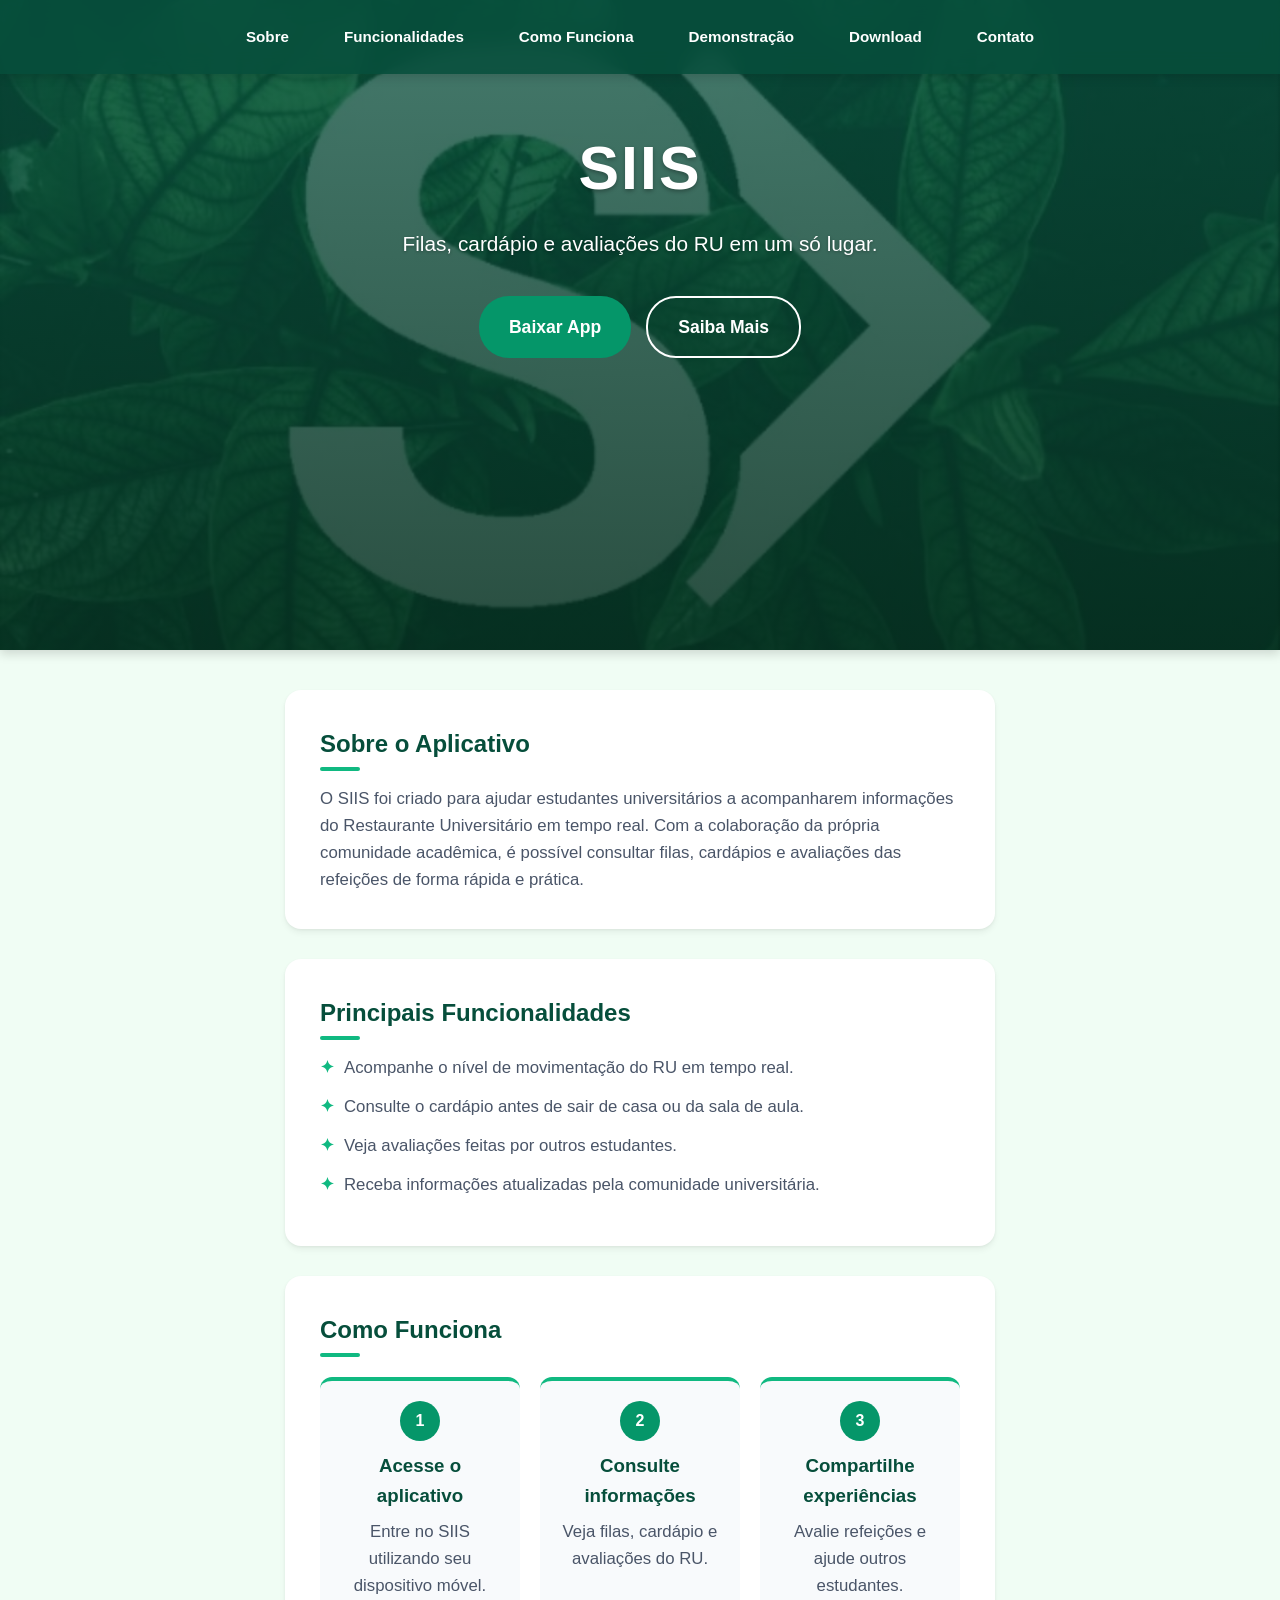
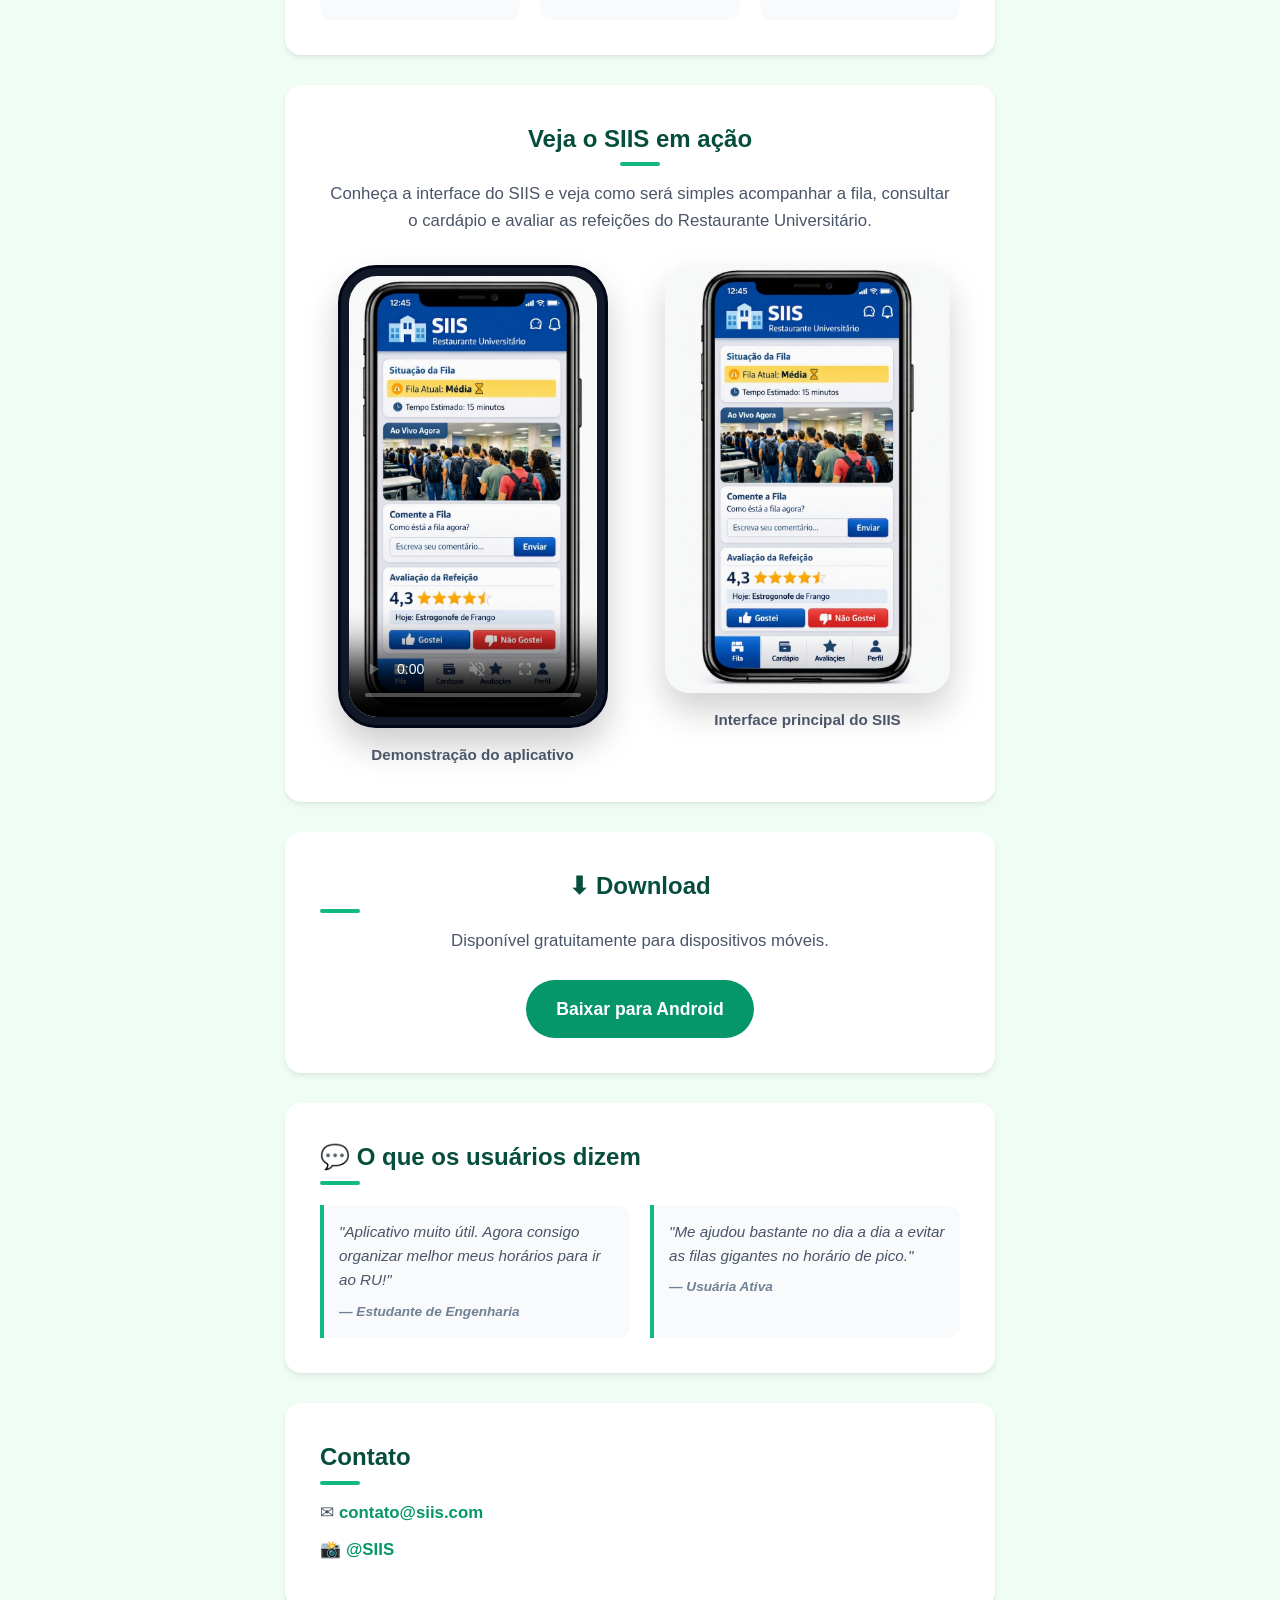
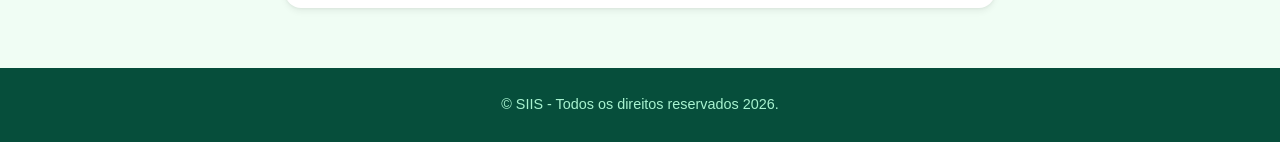
==== index.html @ 3f776357 "Corrige nome do index para GitHub Pages" ====
<!DOCTYPE html>
<html lang="pt-BR">

<head>
    <!-- Configurações principais da página -->
    <meta charset="UTF-8">
    <meta name="viewport" content="width=device-width, initial-scale=1.0">
    <meta
        name="description"
        content="SIIS: informações sobre filas, cardápio e avaliações do Restaurante Universitário.">

    <title>SIIS - Informações do RU em Tempo Real</title>

    <!-- Arquivo CSS -->
    <link rel="stylesheet" href="src/css/style.css">
</head>

<body>
    <!-- Menu de navegação fixo -->
    <nav class="nav-menu">
        <a href="#sobre">Sobre</a>
        <a href="#funcionalidades">Funcionalidades</a>
        <a href="#como-funciona">Como Funciona</a>
        <a href="#demonstracao">Demonstração</a>
        <a href="#download">Download</a>
        <a href="#contato">Contato</a>
    </nav>

    <!-- Cabeçalho principal do site -->
    <header class="header-container">
        <div class="hero-content">
            <h1>SIIS</h1>

            <h3>
                Filas, cardápio e avaliações do RU em um só lugar.
            </h3>

            <!-- Botões principais do cabeçalho -->
            <div class="hero-buttons">
                <a href="#download" class="btn btn-android">
                    Baixar App
                </a>

                <a href="#sobre" class="btn btn-outline">
                    Saiba Mais
                </a>
            </div>
        </div>
    </header>

    <!-- Conteúdo principal do site -->
    <main class="main-container">

        <!-- Seção sobre o aplicativo -->
        <section id="sobre" class="card-section">
            <h2>Sobre o Aplicativo</h2>

            <p>
                O SIIS foi criado para ajudar estudantes universitários
                a acompanharem informações do Restaurante Universitário
                em tempo real. Com a colaboração da própria comunidade
                acadêmica, é possível consultar filas, cardápios e avaliações
                das refeições de forma rápida e prática.
            </p>
        </section>

        <!-- Seção de funcionalidades -->
        <section id="funcionalidades" class="card-section">
            <h2>Principais Funcionalidades</h2>

            <ul class="features-list">
                <li>
                    <span>✦</span>
                    Acompanhe o nível de movimentação do RU em tempo real.
                </li>

                <li>
                    <span>✦</span>
                    Consulte o cardápio antes de sair de casa ou da sala de aula.
                </li>

                <li>
                    <span>✦</span>
                    Veja avaliações feitas por outros estudantes.
                </li>

                <li>
                    <span>✦</span>
                    Receba informações atualizadas pela comunidade universitária.
                </li>
            </ul>
        </section>

        <!-- Seção explicando como o aplicativo funciona -->
        <section id="como-funciona" class="card-section">
            <h2>Como Funciona</h2>

            <div class="steps-container">

                <!-- Primeiro passo -->
                <div class="step-item">
                    <span>1</span>
                    <h3>Acesse o aplicativo</h3>

                    <p>
                        Entre no SIIS utilizando seu dispositivo móvel.
                    </p>
                </div>

                <!-- Segundo passo -->
                <div class="step-item">
                    <span>2</span>
                    <h3>Consulte informações</h3>

                    <p>
                        Veja filas, cardápio e avaliações do RU.
                    </p>
                </div>

                <!-- Terceiro passo -->
                <div class="step-item">
                    <span>3</span>
                    <h3>Compartilhe experiências</h3>

                    <p>
                        Avalie refeições e ajude outros estudantes.
                    </p>
                </div>
            </div>
        </section>

        <!-- Seção de demonstração do aplicativo -->
        <section id="demonstracao" class="card-section showcase-section">
            <h2>Veja o SIIS em ação</h2>

            <p class="showcase-description">
                Conheça a interface do SIIS e veja como será simples acompanhar
                a fila, consultar o cardápio e avaliar as refeições do
                Restaurante Universitário.
            </p>

            <div class="app-preview-grid">

                <!-- Vídeo de demonstração -->
                <figure class="app-preview-item">
                    <div class="video-phone">
                        <video
                            class="app-video"
                            autoplay
                            muted
                            loop
                            playsinline
                            controls
                            preload="metadata"
                            poster="assets/imagens/tela-siis.png">

                            <source
                                src="assets/videos/demo-siis.mp4"
                                type="video/mp4">

                            Seu navegador não oferece suporte à reprodução de vídeos.
                        </video>
                    </div>

                    <figcaption>
                        Demonstração do aplicativo
                    </figcaption>
                </figure>

                <!-- Imagem da interface -->
                <figure class="app-preview-item">
                    <img
                        src="assets/imagens/tela-siis.png"
                        alt="Tela principal do aplicativo SIIS mostrando a situação da fila e a avaliação da refeição"
                        class="app-screenshot"
                        loading="lazy">

                    <figcaption>
                        Interface principal do SIIS
                    </figcaption>
                </figure>
            </div>
        </section>

        <!-- Seção de download -->
        <section id="download" class="card-section download-box">
            <h2>⬇ Download</h2>

            <p>
                Disponível gratuitamente para dispositivos móveis.
            </p>

            <div class="buttons-group">
                <a href="#" class="btn btn-android">
                    Baixar para Android
                </a>
            </div>
        </section>

        <!-- Seção de depoimentos -->
        <section id="depoimentos" class="card-section">
            <h2>💬 O que os usuários dizem</h2>

            <div class="feedbacks-grid">

                <!-- Primeiro depoimento -->
                <blockquote class="feedback-item">
                    <p>
                        "Aplicativo muito útil. Agora consigo organizar melhor
                        meus horários para ir ao RU!"
                    </p>

                    <cite>
                        — Estudante de Engenharia
                    </cite>
                </blockquote>

                <!-- Segundo depoimento -->
                <blockquote class="feedback-item">
                    <p>
                        "Me ajudou bastante no dia a dia a evitar as filas
                        gigantes no horário de pico."
                    </p>

                    <cite>
                        — Usuária Ativa
                    </cite>
                </blockquote>
            </div>
        </section>

        <!-- Seção de contato -->
        <section id="contato" class="card-section contato-box">
            <h2>Contato</h2>

            <p>
                ✉
                <a href="mailto:contato@siis.com">
                    contato@siis.com
                </a>
            </p>

            <p>
                📸
                <a
                    href="https://instagram.com/SIIS"
                    target="_blank"
                    rel="noopener noreferrer">
                    @SIIS
                </a>
            </p>
        </section>
    </main>

    <!-- Rodapé do site -->
    <footer class="footer-page">
        <p>
            © SIIS - Todos os direitos reservados.
        </p>
    </footer>

    <!-- Arquivo JavaScript -->
    <script src="src/js/script.js"></script>
</body>

</html>
---- src/css/style.css ----
/* Configurações gerais */
*{
    box-sizing:border-box;
    margin:0;
    padding:0;
}

/* Rolagem suave entre as seções */
html{
    scroll-behavior:smooth;
}

/* Estilo principal da página */
body{
    background-color:#f0fdf4;
    font-family:'Segoe UI',Arial,sans-serif;
    color:#2d3748;
    line-height:1.6;
}

/* Cabeçalho principal com imagem de fundo */
.header-container{
    background:
        linear-gradient(rgba(6,78,59,.75),rgba(4,47,31,.85)),
        url('../../assets/imagens/logoSIIS.jpeg');
    background-size:cover;
    background-position:center;
    background-repeat:no-repeat;
    color:white;
    text-align:center;
    min-height:650px;
    padding:120px 20px 60px;
    box-shadow:0 4px 10px rgba(0,0,0,.15);
    position:relative;
}

/* Menu de navegação fixo */
.nav-menu{
    position:fixed;
    top:0;
    left:0;
    width:100%;
    display:flex;
    justify-content:center;
    align-items:center;
    gap:15px;
    flex-wrap:wrap;
    padding:15px 20px;
    background:rgba(6,78,59,.85);
    backdrop-filter:blur(10px);
    box-shadow:0 3px 10px rgba(0,0,0,.15);
    z-index:1000;
}

/* Links do menu */
.nav-menu a{
    color:white;
    text-decoration:none;
    font-weight:600;
    font-size:.95rem;
    padding:10px 20px;
    border-radius:25px;
    transition:.3s;
}

/* Efeito ao passar o mouse nos links */
.nav-menu a:hover{
    background:white;
    color:#064e3b;
    transform:translateY(-3px);
}

/* Menu após a página ser rolada */
.nav-menu.scrolled{
    background:rgba(4,47,31,.95);
}

/* Título principal do cabeçalho */
.hero-content h1{
    font-size:3.8rem;
    font-weight:800;
    letter-spacing:2px;
    margin-bottom:10px;
    text-shadow:0 2px 4px rgba(0,0,0,.3);
}

/* Subtítulo principal */
.hero-content h3{
    font-size:1.3rem;
    font-weight:400;
    margin-bottom:35px;
    text-shadow:0 1px 3px rgba(0,0,0,.3);
}

/* Grupo de botões do cabeçalho */
.hero-buttons{
    display:flex;
    justify-content:center;
    gap:15px;
    flex-wrap:wrap;
}

/* Estilo geral dos botões */
.btn{
    color:white;
    padding:15px 30px;
    font-size:1.1rem;
    font-weight:700;
    border-radius:30px;
    cursor:pointer;
    display:inline-flex;
    align-items:center;
    justify-content:center;
    text-decoration:none;
    transition:.3s;
}

/* Botão verde de download */
.btn-android{
    background:#059669;
}

/* Efeito do botão verde */
.btn-android:hover{
    background:#047857;
    transform:translateY(-3px);
    box-shadow:0 8px 15px rgba(0,0,0,.2);
}

/* Botão transparente do cabeçalho */
.btn-outline{
    border:2px solid white;
    background:transparent;
}

/* Efeito do botão transparente */
.btn-outline:hover{
    background:white;
    color:#064e3b;
    transform:translateY(-3px);
}

/* Área principal do conteúdo */
.main-container{
    max-width:750px;
    margin:40px auto;
    padding:0 20px;
}

/* Estilo padrão das seções */
.card-section{
    background:white;
    margin-bottom:30px;
    padding:35px;
    border-radius:16px;
    box-shadow:
        0 4px 6px rgba(0,0,0,.05),
        0 1px 3px rgba(0,0,0,.05);
    scroll-margin-top:100px;
    opacity:0;
    transform:translateY(30px);
    transition:.6s ease;
}

/* Seção visível após animação do JavaScript */
.card-section.show{
    opacity:1;
    transform:translateY(0);
}

/* Efeito ao passar o mouse nas seções */
.card-section:hover{
    box-shadow:
        0 10px 20px rgba(0,0,0,.08),
        0 3px 6px rgba(0,0,0,.05);
}

/* Títulos das seções */
.card-section h2{
    color:#064e3b;
    font-size:1.5rem;
    margin-bottom:15px;
    position:relative;
    padding-bottom:8px;
}

/* Linha verde abaixo dos títulos */
.card-section h2::after{
    content:'';
    position:absolute;
    bottom:0;
    left:0;
    width:40px;
    height:4px;
    background:#10b981;
    border-radius:2px;
}

/* Textos das seções */
.card-section p{
    color:#4a5568;
    font-size:1.05rem;
}

/* Lista de funcionalidades */
.features-list{
    list-style:none;
}

/* Itens da lista de funcionalidades */
.features-list li{
    margin-bottom:12px;
    font-size:1.05rem;
    color:#4a5568;
    display:flex;
}

/* Símbolos verdes da lista */
.features-list li span{
    color:#10b981;
    font-weight:bold;
    margin-right:10px;
}

/* Área dos passos de funcionamento */
.steps-container{
    display:grid;
    grid-template-columns:1fr;
    gap:20px;
    margin-top:20px;
}

/* Cada passo da seção Como Funciona */
.step-item{
    background:#f8fafc;
    padding:20px;
    border-radius:12px;
    text-align:center;
    border-top:4px solid #10b981;
    transition:.3s;
}

/* Efeito nos passos */
.step-item:hover{
    transform:translateY(-5px);
    box-shadow:0 8px 18px rgba(0,0,0,.08);
}

/* Número de cada passo */
.step-item span{
    display:inline-flex;
    width:40px;
    height:40px;
    align-items:center;
    justify-content:center;
    border-radius:50%;
    background:#059669;
    color:white;
    font-weight:bold;
    margin-bottom:10px;
}

/* Títulos dos passos */
.step-item h3{
    color:#064e3b;
    margin-bottom:8px;
}

/* Seção de demonstração */
.showcase-section{
    text-align:center;
}

/* Centraliza a linha do título da demonstração */
.showcase-section h2::after{
    left:50%;
    transform:translateX(-50%);
}

/* Texto introdutório da demonstração */
.showcase-description{
    max-width:620px;
    margin:0 auto;
}

/* Organização do vídeo e da imagem */
.app-preview-grid{
    display:grid;
    grid-template-columns:repeat(2,minmax(0,1fr));
    align-items:start;
    gap:30px;
    margin-top:30px;
}

/* Item de demonstração */
.app-preview-item{
    margin:0;
}

/* Moldura semelhante a um celular */
.video-phone{
    width:100%;
    max-width:270px;
    margin:0 auto;
    padding:8px;
    background:#111827;
    border:3px solid #020617;
    border-radius:38px;
    box-shadow:0 18px 35px rgba(0,0,0,.2);
}

/* Vídeo do aplicativo */
.app-video{
    display:block;
    width:100%;
    aspect-ratio:9/16;
    object-fit:cover;
    background:#000;
    border-radius:28px;
}

/* Imagem da interface do aplicativo */
.app-screenshot{
    display:block;
    width:100%;
    max-width:285px;
    height:auto;
    margin:0 auto;
    border-radius:25px;
    box-shadow:0 18px 35px rgba(0,0,0,.18);
}

/* Legendas do vídeo e da imagem */
.app-preview-item figcaption{
    margin-top:15px;
    color:#4a5568;
    font-size:.95rem;
    font-weight:600;
}

/* Seção de download */
.download-box{
    text-align:center;
}

/* Texto da seção de download */
.download-box p{
    margin-bottom:25px;
}

/* Grupo de botões de download */
.buttons-group{
    display:flex;
    justify-content:center;
    gap:15px;
}

/* Organização dos depoimentos */
.feedbacks-grid{
    display:grid;
    grid-template-columns:1fr;
    gap:20px;
    margin-top:20px;
}

/* Caixa de cada depoimento */
.feedback-item{
    background:#f8fafc;
    border-left:4px solid #10b981;
    padding:15px;
    border-radius:0 12px 12px 0;
}

/* Texto do depoimento */
.feedback-item p{
    font-style:italic;
    font-size:.95rem;
    margin-bottom:5px;
}

/* Nome do usuário do depoimento */
.feedback-item cite{
    font-size:.85rem;
    color:#718096;
    font-weight:600;
}

/* Linhas da seção de contato */
.contato-box p{
    margin-bottom:10px;
    display:flex;
    align-items:center;
}

/* Links da seção de contato */
.contato-box a{
    color:#059669;
    text-decoration:none;
    font-weight:600;
    margin-left:5px;
}

/* Efeito nos links de contato */
.contato-box a:hover{
    text-decoration:underline;
}

/* Rodapé do site */
.footer-page{
    background:#064e3b;
    color:#a7f3d0;
    text-align:center;
    padding:25px 20px;
    margin-top:60px;
    font-size:.9rem;
}

/* Ajustes para telas maiores */
@media(min-width:600px){
    .steps-container{
        grid-template-columns:repeat(3,1fr);
    }

    .feedbacks-grid{
        grid-template-columns:1fr 1fr;
    }
}

/* Ajustes do vídeo e imagem em telas menores */
@media(max-width:700px){
    .app-preview-grid{
        grid-template-columns:1fr;
    }

    .video-phone{
        max-width:245px;
    }

    .app-screenshot{
        max-width:260px;
    }
}

/* Ajustes gerais para celulares */
@media(max-width:600px){
    .header-container{
        min-height:550px;
        padding:140px 20px 40px;
    }

    .hero-content h1{
        font-size:2.8rem;
    }

    .hero-content h3{
        font-size:1rem;
    }

    .hero-buttons{
        flex-direction:column;
        align-items:center;
    }

    .hero-buttons .btn{
        width:100%;
        max-width:280px;
    }

    .nav-menu{
        gap:5px;
        padding:10px;
    }

    .nav-menu a{
        font-size:.8rem;
        padding:8px 10px;
    }

    .card-section{
        padding:25px;
        scroll-margin-top:140px;
    }
}
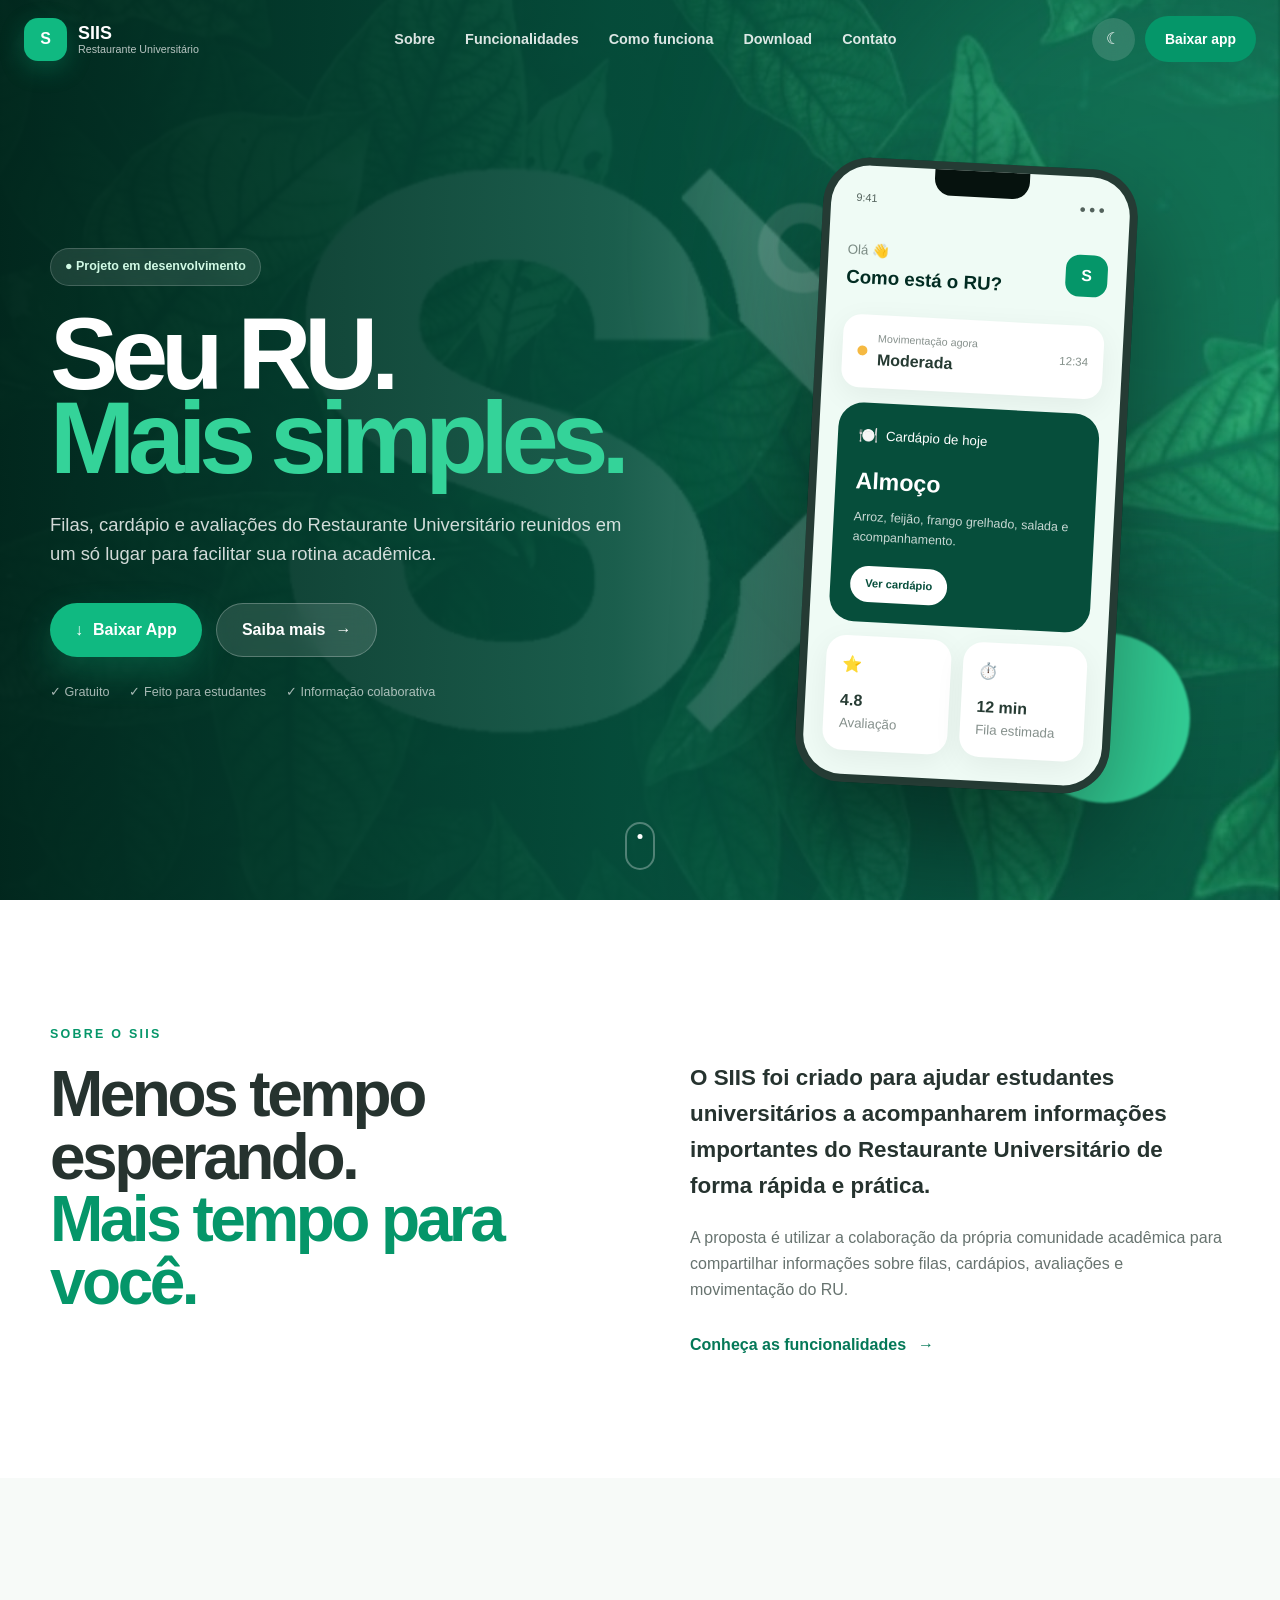
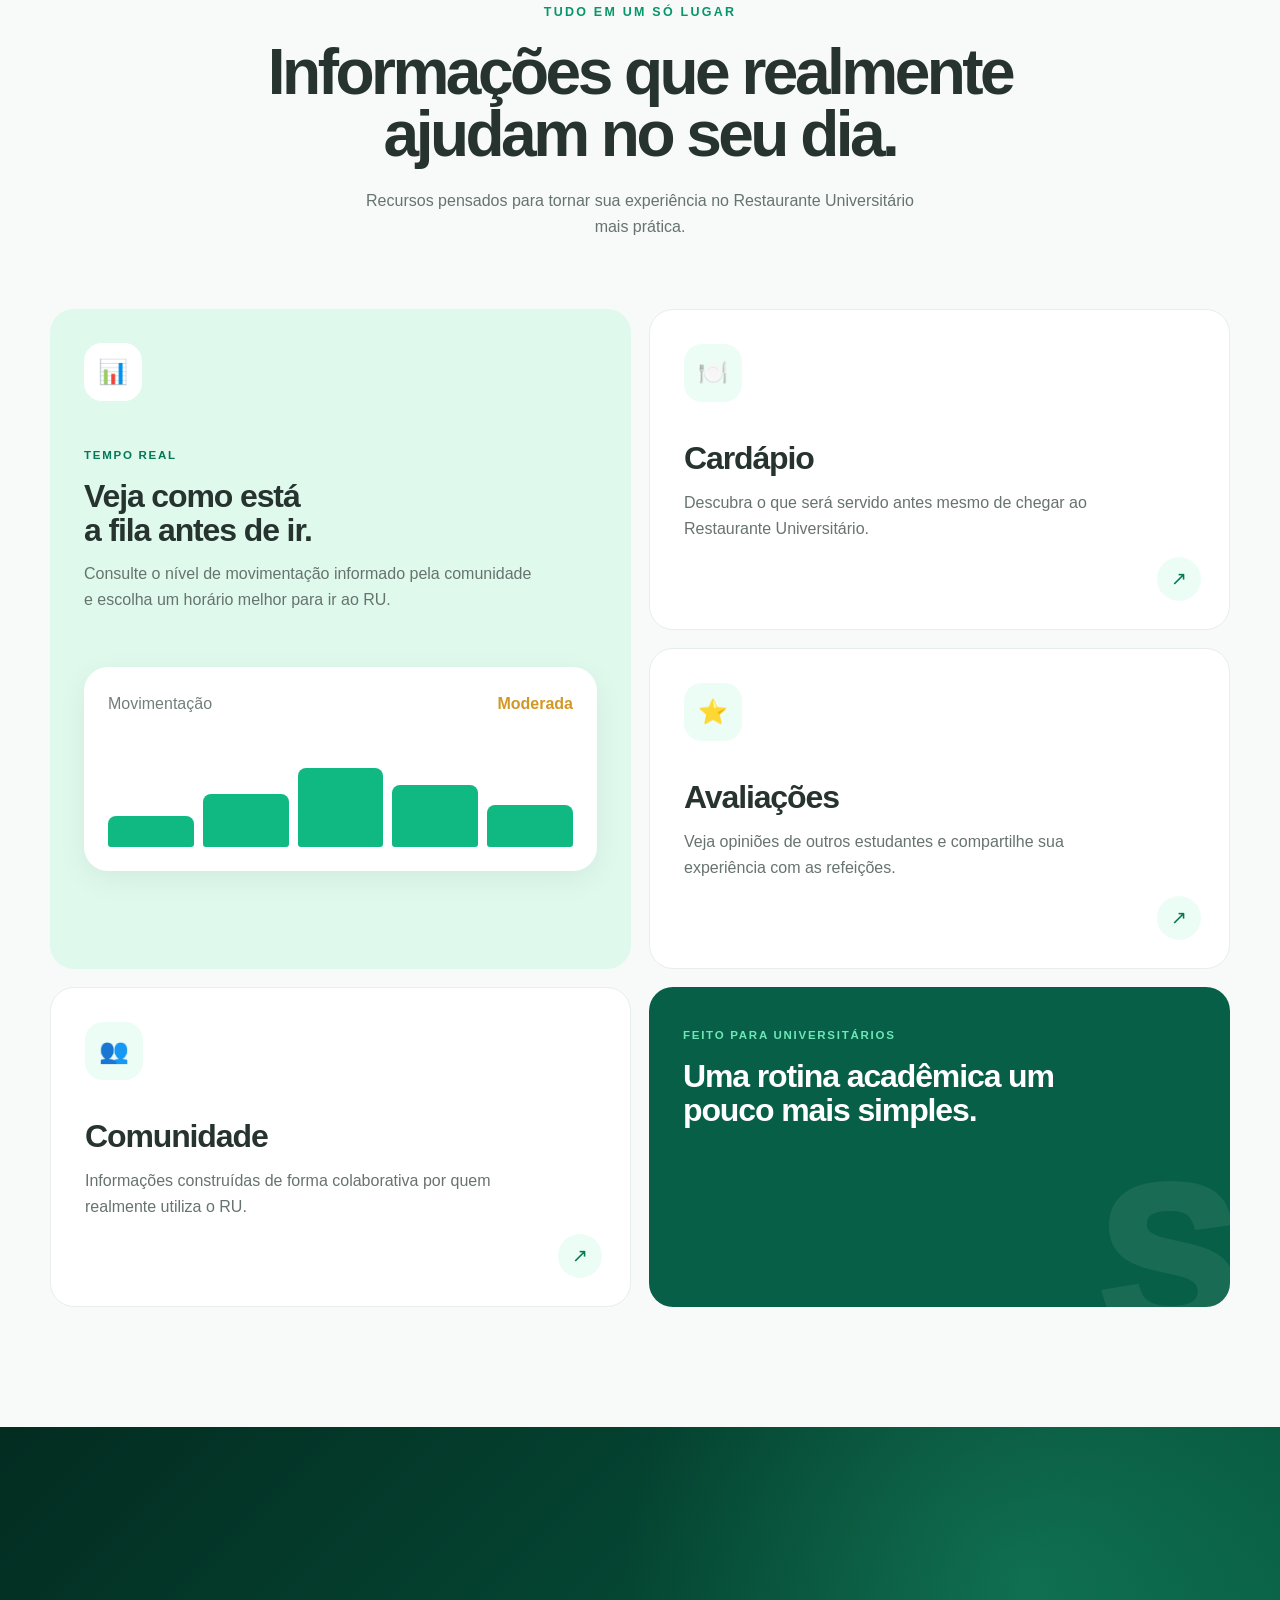
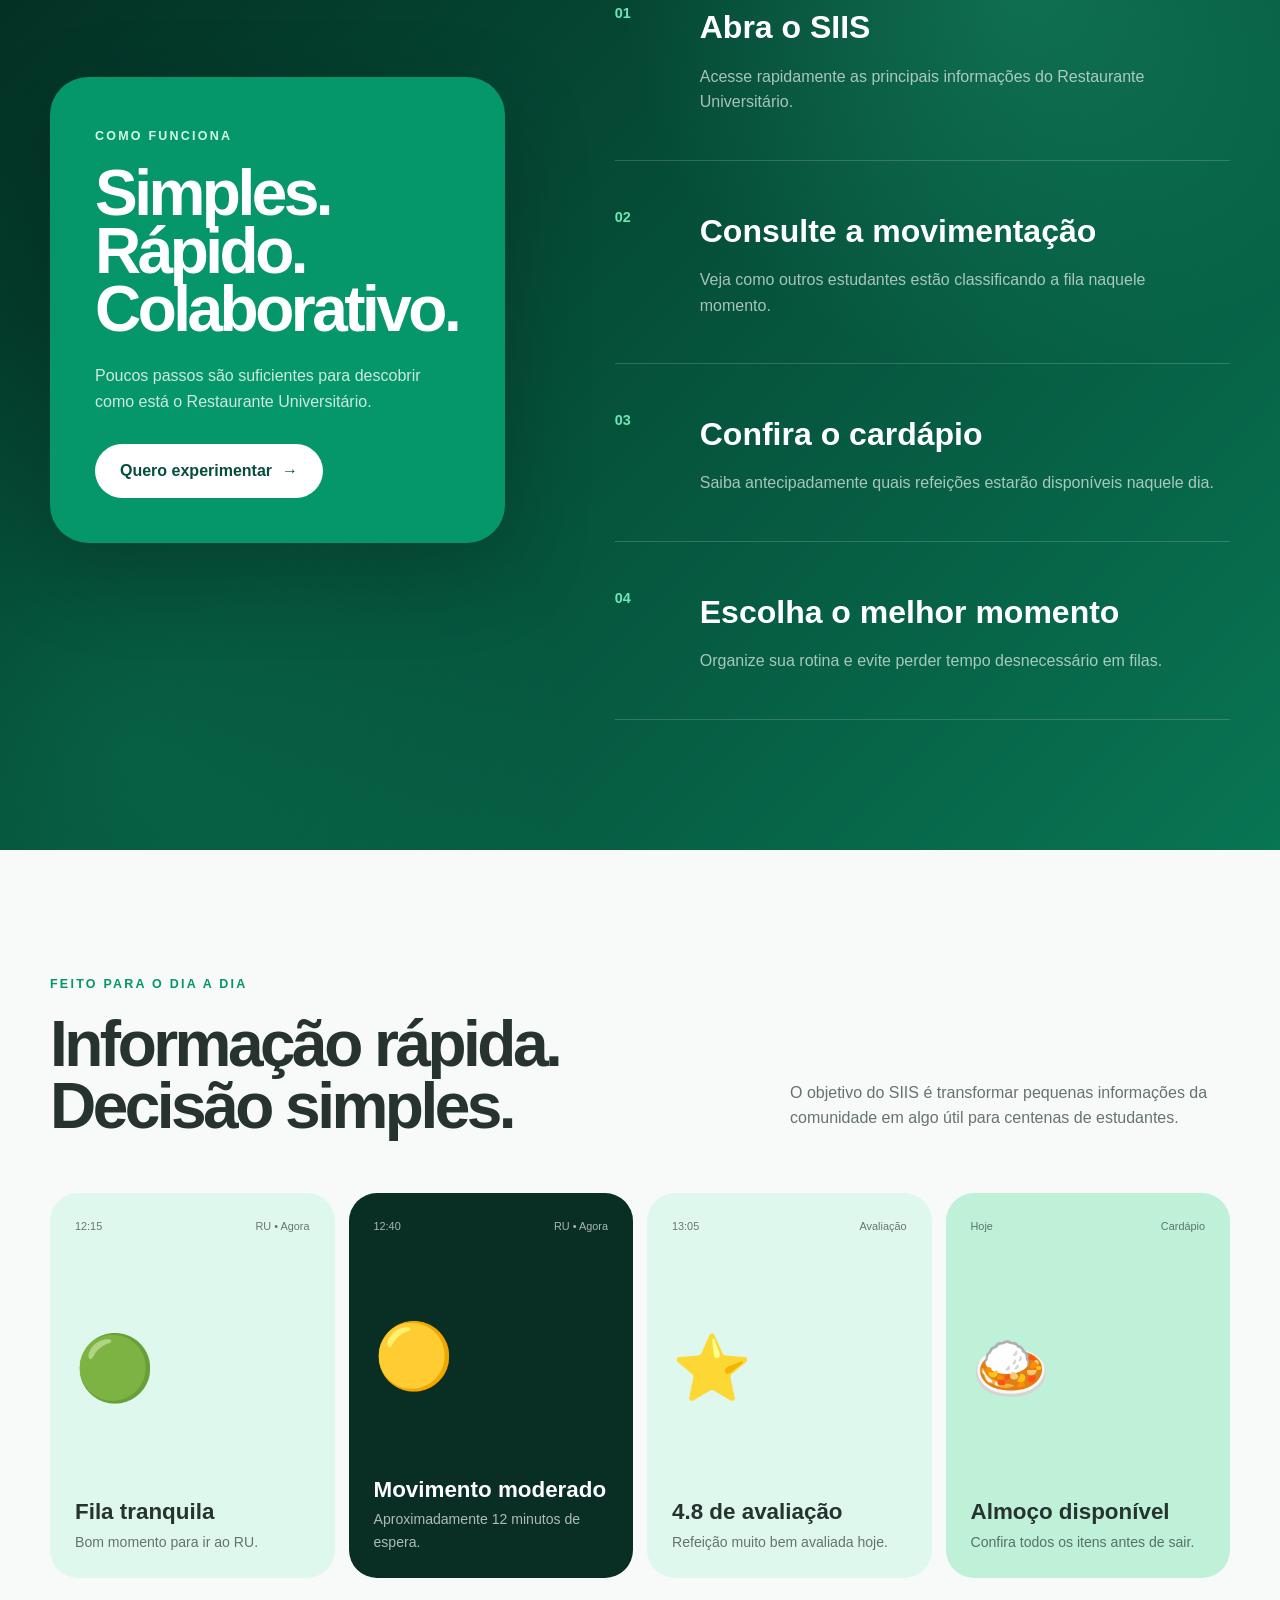
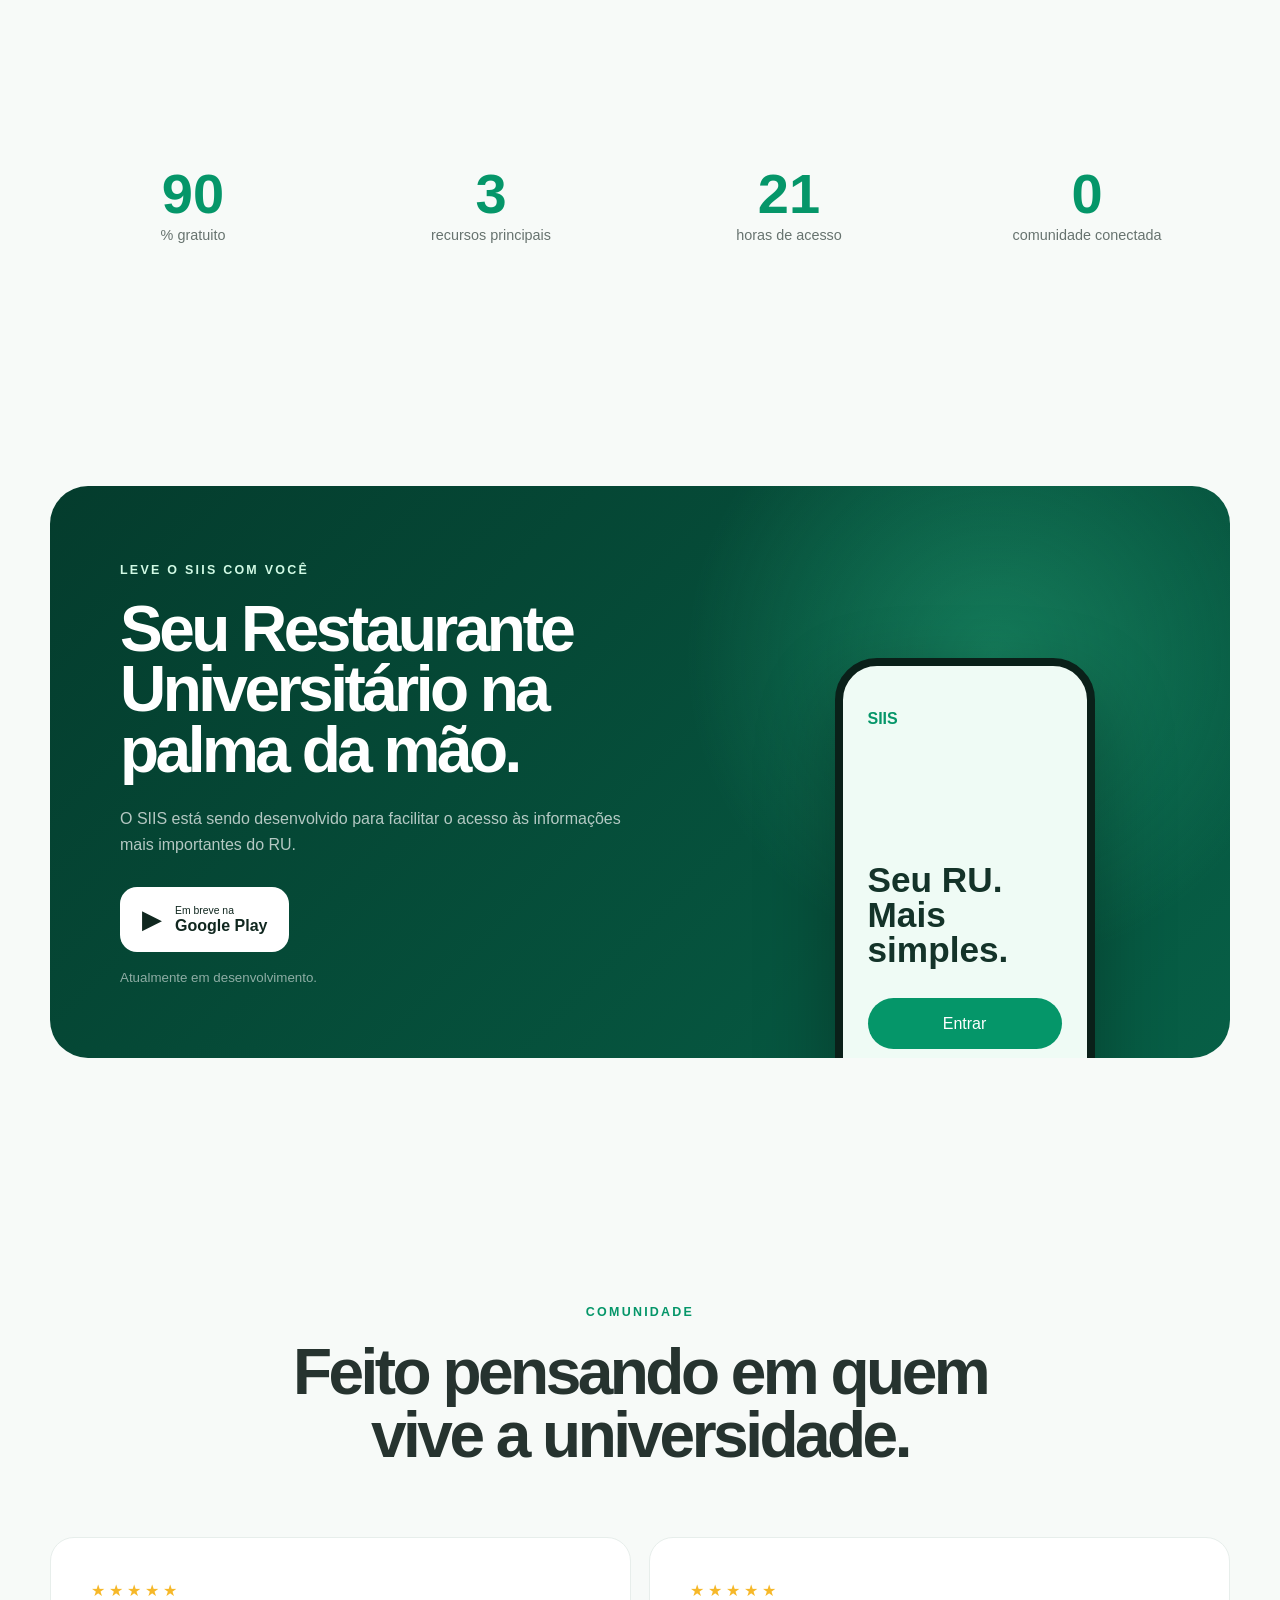
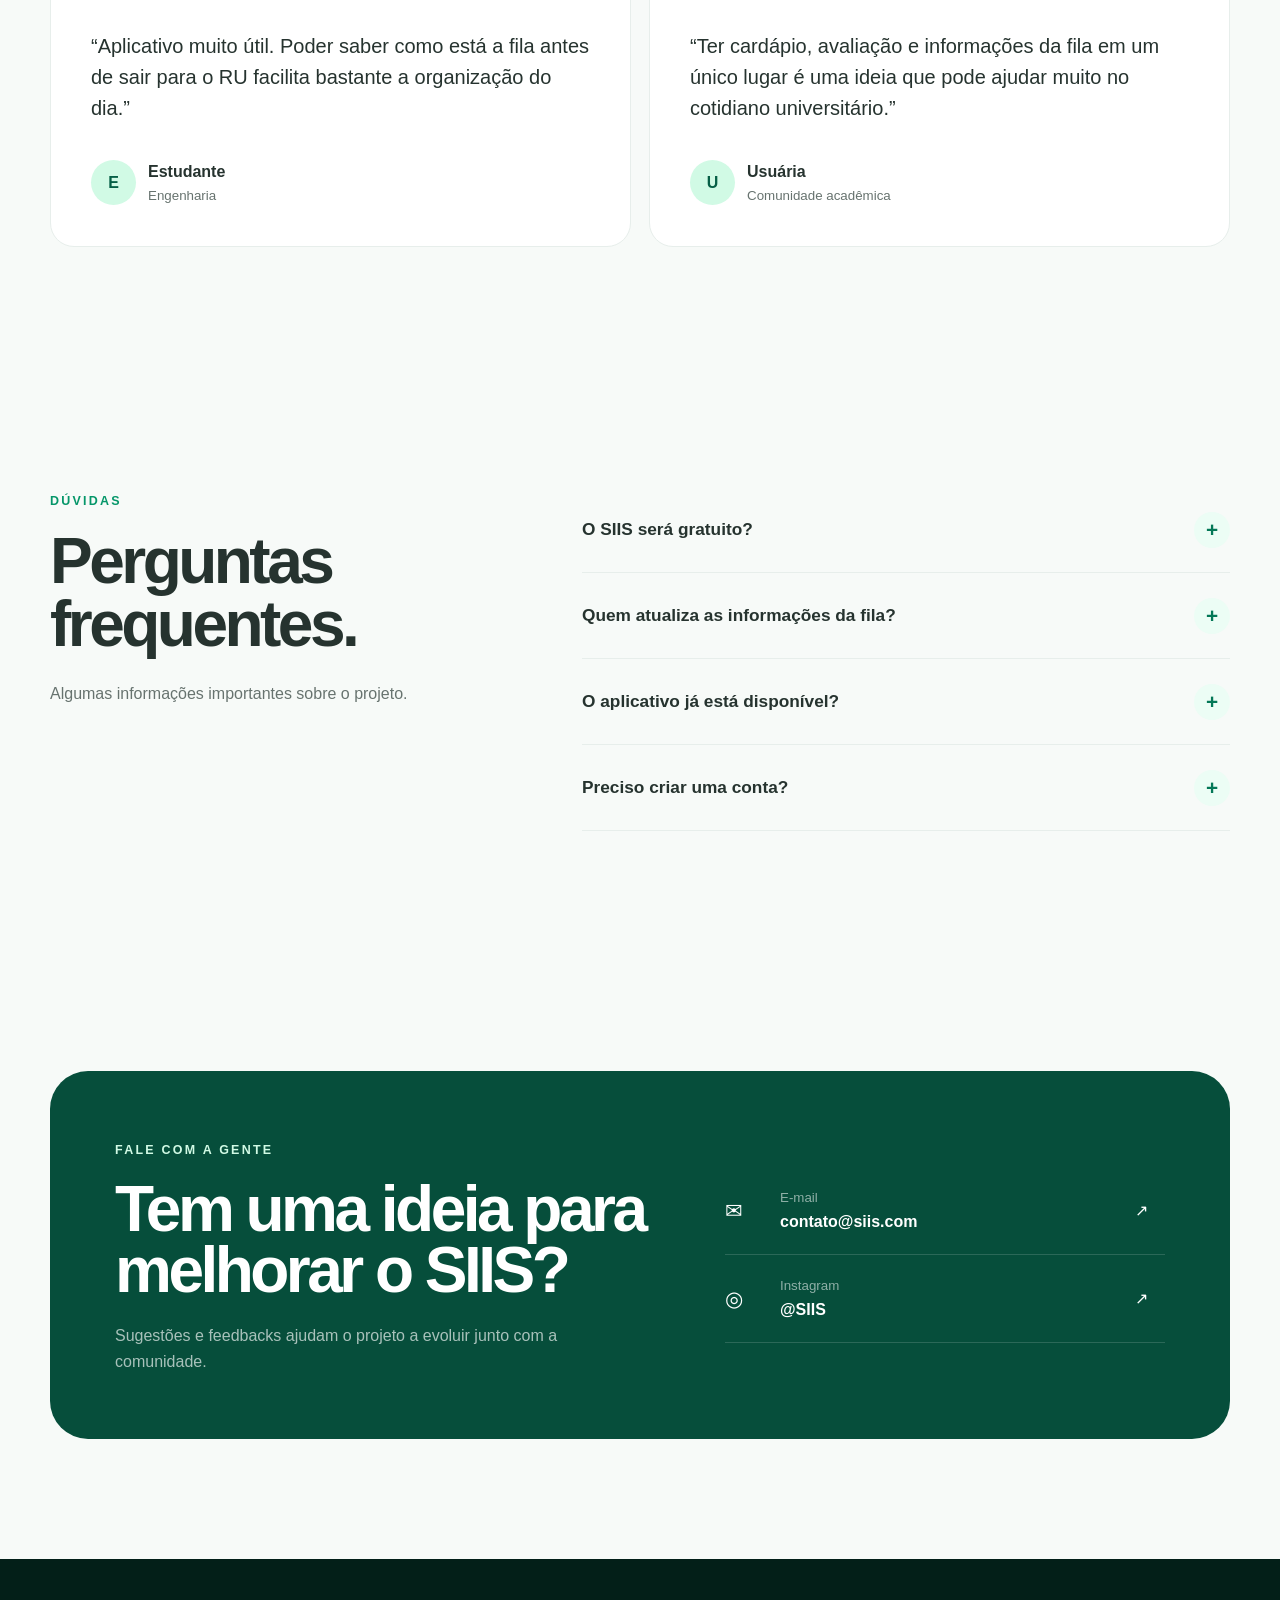
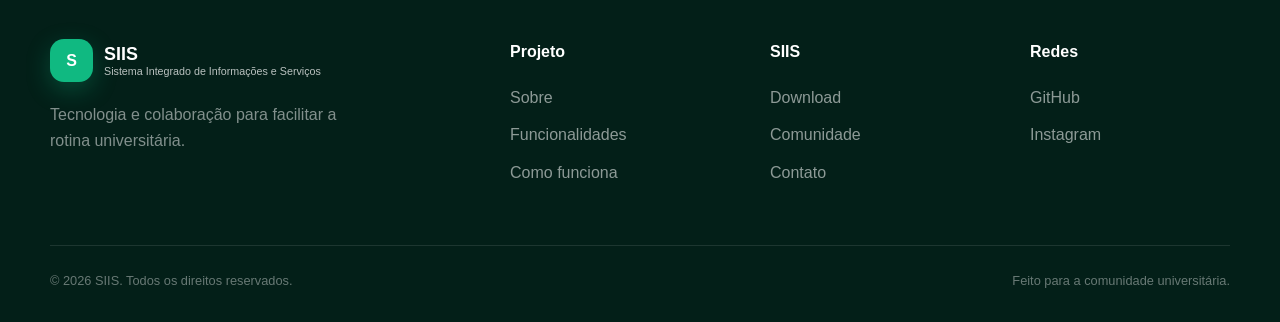
==== commit 6c3ae8a2: "Adiciona nova versão da landing page" ====
--- a/index.html
+++ b/index.html
@@ -1,266 +1,1024 @@
 <!DOCTYPE html>
 <html lang="pt-BR">
-
 <head>
-    <!-- Configurações principais da página -->
     <meta charset="UTF-8">
     <meta name="viewport" content="width=device-width, initial-scale=1.0">
-    <meta
-        name="description"
-        content="SIIS: informações sobre filas, cardápio e avaliações do Restaurante Universitário.">
-
-    <title>SIIS - Informações do RU em Tempo Real</title>
-
-    <!-- Arquivo CSS -->
+
+    <meta name="description" content="SIIS - Informações do Restaurante Universitário em tempo real. Consulte filas, cardápio, avaliações e muito mais.">
+    <meta name="theme-color" content="#064e3b">
+
+    <title>SIIS | Informações do RU em Tempo Real</title>
+
     <link rel="stylesheet" href="src/css/style.css">
 </head>
 
 <body>
-    <!-- Menu de navegação fixo -->
-    <nav class="nav-menu">
-        <a href="#sobre">Sobre</a>
-        <a href="#funcionalidades">Funcionalidades</a>
-        <a href="#como-funciona">Como Funciona</a>
-        <a href="#demonstracao">Demonstração</a>
-        <a href="#download">Download</a>
-        <a href="#contato">Contato</a>
-    </nav>
-
-    <!-- Cabeçalho principal do site -->
-    <header class="header-container">
-        <div class="hero-content">
-            <h1>SIIS</h1>
-
-            <h3>
-                Filas, cardápio e avaliações do RU em um só lugar.
-            </h3>
-
-            <!-- Botões principais do cabeçalho -->
-            <div class="hero-buttons">
-                <a href="#download" class="btn btn-android">
-                    Baixar App
+
+    <!-- NAVBAR -->
+    <header class="topbar" id="topo">
+        <div class="nav-container">
+
+            <a href="#inicio" class="brand">
+                <span class="brand-icon">S</span>
+
+                <div>
+                    <strong>SIIS</strong>
+                    <small>Restaurante Universitário</small>
+                </div>
+            </a>
+
+            <nav class="nav-menu" id="navMenu">
+                <a href="#sobre">Sobre</a>
+                <a href="#funcionalidades">Funcionalidades</a>
+                <a href="#como-funciona">Como funciona</a>
+                <a href="#download">Download</a>
+                <a href="#contato">Contato</a>
+            </nav>
+
+            <div class="nav-actions">
+                <button class="theme-toggle" id="themeToggle" aria-label="Alternar tema">
+                    ☾
+                </button>
+
+                <a href="#download" class="nav-download">
+                    Baixar app
                 </a>
 
-                <a href="#sobre" class="btn btn-outline">
-                    Saiba Mais
-                </a>
-            </div>
+                <button class="menu-toggle" id="menuToggle" aria-label="Abrir menu">
+                    ☰
+                </button>
+            </div>
+
         </div>
     </header>
 
-    <!-- Conteúdo principal do site -->
-    <main class="main-container">
-
-        <!-- Seção sobre o aplicativo -->
-        <section id="sobre" class="card-section">
-            <h2>Sobre o Aplicativo</h2>
-
-            <p>
-                O SIIS foi criado para ajudar estudantes universitários
-                a acompanharem informações do Restaurante Universitário
-                em tempo real. Com a colaboração da própria comunidade
-                acadêmica, é possível consultar filas, cardápios e avaliações
-                das refeições de forma rápida e prática.
-            </p>
+
+    <!-- HERO -->
+    <main>
+
+        <section class="hero" id="inicio">
+
+            <div class="hero-overlay"></div>
+
+            <div class="hero-container">
+
+                <div class="hero-content reveal">
+
+                    <span class="hero-badge">
+                        ● Projeto em desenvolvimento
+                    </span>
+
+                    <h1>
+                        Seu RU.<br>
+                        <span>Mais simples.</span>
+                    </h1>
+
+                    <p class="hero-description">
+                        Filas, cardápio e avaliações do Restaurante Universitário
+                        reunidos em um só lugar para facilitar sua rotina acadêmica.
+                    </p>
+
+                    <div class="hero-buttons">
+
+                        <a href="#download" class="btn btn-primary">
+                            <span>↓</span>
+                            Baixar App
+                        </a>
+
+                        <a href="#sobre" class="btn btn-secondary">
+                            Saiba mais
+                            <span>→</span>
+                        </a>
+
+                    </div>
+
+                    <div class="hero-mini-info">
+                        <span>✓ Gratuito</span>
+                        <span>✓ Feito para estudantes</span>
+                        <span>✓ Informação colaborativa</span>
+                    </div>
+
+                </div>
+
+
+                <!-- MOCKUP DO APP -->
+                <div class="hero-visual reveal">
+
+                    <div class="phone-decoration decoration-one"></div>
+                    <div class="phone-decoration decoration-two"></div>
+
+                    <div class="phone">
+
+                        <div class="phone-top">
+                            <span>9:41</span>
+                            <span>● ● ●</span>
+                        </div>
+
+                        <div class="app-header">
+                            <div>
+                                <small>Olá 👋</small>
+                                <h3>Como está o RU?</h3>
+                            </div>
+
+                            <div class="app-avatar">
+                                S
+                            </div>
+                        </div>
+
+                        <div class="ru-status">
+                            <span class="status-dot"></span>
+
+                            <div>
+                                <small>Movimentação agora</small>
+                                <strong>Moderada</strong>
+                            </div>
+
+                            <span class="status-time">
+                                12:34
+                            </span>
+                        </div>
+
+                        <div class="app-card menu-card">
+                            <div class="card-top">
+                                <span>🍽️</span>
+                                <small>Cardápio de hoje</small>
+                            </div>
+
+                            <h4>Almoço</h4>
+
+                            <p>
+                                Arroz, feijão, frango grelhado,
+                                salada e acompanhamento.
+                            </p>
+
+                            <button>
+                                Ver cardápio
+                            </button>
+                        </div>
+
+                        <div class="app-info-grid">
+
+                            <div class="mini-card">
+                                <span>⭐</span>
+                                <strong>4.8</strong>
+                                <small>Avaliação</small>
+                            </div>
+
+                            <div class="mini-card">
+                                <span>⏱️</span>
+                                <strong>12 min</strong>
+                                <small>Fila estimada</small>
+                            </div>
+
+                        </div>
+
+                    </div>
+
+                </div>
+
+            </div>
+
+            <a href="#sobre" class="scroll-indicator">
+                <span></span>
+            </a>
+
         </section>
 
-        <!-- Seção de funcionalidades -->
-        <section id="funcionalidades" class="card-section">
-            <h2>Principais Funcionalidades</h2>
-
-            <ul class="features-list">
-                <li>
-                    <span>✦</span>
-                    Acompanhe o nível de movimentação do RU em tempo real.
-                </li>
-
-                <li>
-                    <span>✦</span>
-                    Consulte o cardápio antes de sair de casa ou da sala de aula.
-                </li>
-
-                <li>
-                    <span>✦</span>
-                    Veja avaliações feitas por outros estudantes.
-                </li>
-
-                <li>
-                    <span>✦</span>
-                    Receba informações atualizadas pela comunidade universitária.
-                </li>
-            </ul>
+
+        <!-- SOBRE -->
+        <section class="section section-light" id="sobre">
+
+            <div class="section-container about-layout">
+
+                <div class="section-heading reveal">
+
+                    <span class="eyebrow">
+                        SOBRE O SIIS
+                    </span>
+
+                    <h2>
+                        Menos tempo esperando.<br>
+                        <span>Mais tempo para você.</span>
+                    </h2>
+
+                </div>
+
+                <div class="about-content reveal">
+
+                    <p class="about-highlight">
+                        O SIIS foi criado para ajudar estudantes universitários
+                        a acompanharem informações importantes do Restaurante
+                        Universitário de forma rápida e prática.
+                    </p>
+
+                    <p>
+                        A proposta é utilizar a colaboração da própria comunidade
+                        acadêmica para compartilhar informações sobre filas,
+                        cardápios, avaliações e movimentação do RU.
+                    </p>
+
+                    <a href="#funcionalidades" class="text-link">
+                        Conheça as funcionalidades
+                        <span>→</span>
+                    </a>
+
+                </div>
+
+            </div>
+
         </section>
 
-        <!-- Seção explicando como o aplicativo funciona -->
-        <section id="como-funciona" class="card-section">
-            <h2>Como Funciona</h2>
-
-            <div class="steps-container">
-
-                <!-- Primeiro passo -->
-                <div class="step-item">
-                    <span>1</span>
-                    <h3>Acesse o aplicativo</h3>
+
+        <!-- FUNCIONALIDADES -->
+        <section class="section features-section" id="funcionalidades">
+
+            <div class="section-container">
+
+                <div class="center-heading reveal">
+
+                    <span class="eyebrow">
+                        TUDO EM UM SÓ LUGAR
+                    </span>
+
+                    <h2>
+                        Informações que realmente<br>
+                        ajudam no seu dia.
+                    </h2>
 
                     <p>
-                        Entre no SIIS utilizando seu dispositivo móvel.
+                        Recursos pensados para tornar sua experiência
+                        no Restaurante Universitário mais prática.
                     </p>
-                </div>
-
-                <!-- Segundo passo -->
-                <div class="step-item">
-                    <span>2</span>
-                    <h3>Consulte informações</h3>
+
+                </div>
+
+
+                <div class="features-grid">
+
+                    <article class="feature-card feature-main reveal">
+
+                        <div class="feature-icon">
+                            📊
+                        </div>
+
+                        <span class="feature-label">
+                            TEMPO REAL
+                        </span>
+
+                        <h3>
+                            Veja como está<br>
+                            a fila antes de ir.
+                        </h3>
+
+                        <p>
+                            Consulte o nível de movimentação informado pela
+                            comunidade e escolha um horário melhor para ir ao RU.
+                        </p>
+
+                        <div class="queue-demo">
+
+                            <div class="queue-info">
+                                <span>Movimentação</span>
+                                <strong>Moderada</strong>
+                            </div>
+
+                            <div class="queue-bars">
+                                <span></span>
+                                <span></span>
+                                <span></span>
+                                <span></span>
+                                <span></span>
+                            </div>
+
+                        </div>
+
+                    </article>
+
+
+                    <article class="feature-card reveal">
+
+                        <div class="feature-icon">
+                            🍽️
+                        </div>
+
+                        <h3>Cardápio</h3>
+
+                        <p>
+                            Descubra o que será servido antes mesmo
+                            de chegar ao Restaurante Universitário.
+                        </p>
+
+                        <span class="card-arrow">↗</span>
+
+                    </article>
+
+
+                    <article class="feature-card reveal">
+
+                        <div class="feature-icon">
+                            ⭐
+                        </div>
+
+                        <h3>Avaliações</h3>
+
+                        <p>
+                            Veja opiniões de outros estudantes e compartilhe
+                            sua experiência com as refeições.
+                        </p>
+
+                        <span class="card-arrow">↗</span>
+
+                    </article>
+
+
+                    <article class="feature-card reveal">
+
+                        <div class="feature-icon">
+                            👥
+                        </div>
+
+                        <h3>Comunidade</h3>
+
+                        <p>
+                            Informações construídas de forma colaborativa
+                            por quem realmente utiliza o RU.
+                        </p>
+
+                        <span class="card-arrow">↗</span>
+
+                    </article>
+
+
+                    <article class="feature-card feature-green reveal">
+
+                        <div>
+
+                            <span class="feature-label light">
+                                FEITO PARA UNIVERSITÁRIOS
+                            </span>
+
+                            <h3>
+                                Uma rotina acadêmica
+                                um pouco mais simples.
+                            </h3>
+
+                        </div>
+
+                        <span class="big-symbol">
+                            S
+                        </span>
+
+                    </article>
+
+                </div>
+
+            </div>
+
+        </section>
+
+
+        <!-- COMO FUNCIONA -->
+        <section class="how-section" id="como-funciona">
+
+            <div class="how-background"></div>
+
+            <div class="section-container how-container">
+
+                <div class="how-card reveal">
+
+                    <span class="eyebrow light">
+                        COMO FUNCIONA
+                    </span>
+
+                    <h2>
+                        Simples.<br>
+                        Rápido.<br>
+                        Colaborativo.
+                    </h2>
 
                     <p>
-                        Veja filas, cardápio e avaliações do RU.
+                        Poucos passos são suficientes para descobrir
+                        como está o Restaurante Universitário.
                     </p>
-                </div>
-
-                <!-- Terceiro passo -->
-                <div class="step-item">
-                    <span>3</span>
-                    <h3>Compartilhe experiências</h3>
+
+                    <a href="#download" class="btn btn-white">
+                        Quero experimentar
+                        <span>→</span>
+                    </a>
+
+                </div>
+
+
+                <div class="steps-list">
+
+                    <article class="step reveal">
+                        <span class="step-number">01</span>
+
+                        <div>
+                            <h3>Abra o SIIS</h3>
+
+                            <p>
+                                Acesse rapidamente as principais informações
+                                do Restaurante Universitário.
+                            </p>
+                        </div>
+                    </article>
+
+
+                    <article class="step reveal">
+                        <span class="step-number">02</span>
+
+                        <div>
+                            <h3>Consulte a movimentação</h3>
+
+                            <p>
+                                Veja como outros estudantes estão classificando
+                                a fila naquele momento.
+                            </p>
+                        </div>
+                    </article>
+
+
+                    <article class="step reveal">
+                        <span class="step-number">03</span>
+
+                        <div>
+                            <h3>Confira o cardápio</h3>
+
+                            <p>
+                                Saiba antecipadamente quais refeições
+                                estarão disponíveis naquele dia.
+                            </p>
+                        </div>
+                    </article>
+
+
+                    <article class="step reveal">
+                        <span class="step-number">04</span>
+
+                        <div>
+                            <h3>Escolha o melhor momento</h3>
+
+                            <p>
+                                Organize sua rotina e evite perder tempo
+                                desnecessário em filas.
+                            </p>
+                        </div>
+                    </article>
+
+                </div>
+
+            </div>
+
+        </section>
+
+
+        <!-- EXPERIÊNCIA / PREVIEW -->
+        <section class="section experience-section">
+
+            <div class="section-container">
+
+                <div class="experience-heading reveal">
+
+                    <div>
+                        <span class="eyebrow">
+                            FEITO PARA O DIA A DIA
+                        </span>
+
+                        <h2>
+                            Informação rápida.<br>
+                            Decisão simples.
+                        </h2>
+                    </div>
 
                     <p>
-                        Avalie refeições e ajude outros estudantes.
+                        O objetivo do SIIS é transformar pequenas informações
+                        da comunidade em algo útil para centenas de estudantes.
                     </p>
-                </div>
-            </div>
+
+                </div>
+
+
+                <div class="stories">
+
+                    <article class="story-card reveal">
+
+                        <div class="story-top">
+                            <span>12:15</span>
+                            <span>RU • Agora</span>
+                        </div>
+
+                        <div class="story-icon">
+                            🟢
+                        </div>
+
+                        <h3>Fila tranquila</h3>
+
+                        <p>
+                            Bom momento para ir ao RU.
+                        </p>
+
+                    </article>
+
+
+                    <article class="story-card story-dark reveal">
+
+                        <div class="story-top">
+                            <span>12:40</span>
+                            <span>RU • Agora</span>
+                        </div>
+
+                        <div class="story-icon">
+                            🟡
+                        </div>
+
+                        <h3>Movimento moderado</h3>
+
+                        <p>
+                            Aproximadamente 12 minutos de espera.
+                        </p>
+
+                    </article>
+
+
+                    <article class="story-card reveal">
+
+                        <div class="story-top">
+                            <span>13:05</span>
+                            <span>Avaliação</span>
+                        </div>
+
+                        <div class="story-icon">
+                            ⭐
+                        </div>
+
+                        <h3>4.8 de avaliação</h3>
+
+                        <p>
+                            Refeição muito bem avaliada hoje.
+                        </p>
+
+                    </article>
+
+
+                    <article class="story-card story-accent reveal">
+
+                        <div class="story-top">
+                            <span>Hoje</span>
+                            <span>Cardápio</span>
+                        </div>
+
+                        <div class="story-icon">
+                            🍛
+                        </div>
+
+                        <h3>Almoço disponível</h3>
+
+                        <p>
+                            Confira todos os itens antes de sair.
+                        </p>
+
+                    </article>
+
+                </div>
+
+            </div>
+
         </section>
 
-        <!-- Seção de demonstração do aplicativo -->
-        <section id="demonstracao" class="card-section showcase-section">
-            <h2>Veja o SIIS em ação</h2>
-
-            <p class="showcase-description">
-                Conheça a interface do SIIS e veja como será simples acompanhar
-                a fila, consultar o cardápio e avaliar as refeições do
-                Restaurante Universitário.
-            </p>
-
-            <div class="app-preview-grid">
-
-                <!-- Vídeo de demonstração -->
-                <figure class="app-preview-item">
-                    <div class="video-phone">
-                        <video
-                            class="app-video"
-                            autoplay
-                            muted
-                            loop
-                            playsinline
-                            controls
-                            preload="metadata"
-                            poster="assets/imagens/tela-siis.png">
-
-                            <source
-                                src="assets/videos/demo-siis.mp4"
-                                type="video/mp4">
-
-                            Seu navegador não oferece suporte à reprodução de vídeos.
-                        </video>
+
+        <!-- ESTATÍSTICAS -->
+        <section class="stats-section">
+
+            <div class="section-container stats-grid">
+
+                <div class="stat reveal">
+                    <strong data-count="100">0</strong>
+                    <span>% gratuito</span>
+                </div>
+
+                <div class="stat reveal">
+                    <strong data-count="4">0</strong>
+                    <span>recursos principais</span>
+                </div>
+
+                <div class="stat reveal">
+                    <strong data-count="24">0</strong>
+                    <span>horas de acesso</span>
+                </div>
+
+                <div class="stat reveal">
+                    <strong data-count="1">0</strong>
+                    <span>comunidade conectada</span>
+                </div>
+
+            </div>
+
+        </section>
+
+
+        <!-- DOWNLOAD -->
+        <section class="section download-section" id="download">
+
+            <div class="section-container">
+
+                <div class="download-card reveal">
+
+                    <div class="download-content">
+
+                        <span class="eyebrow light">
+                            LEVE O SIIS COM VOCÊ
+                        </span>
+
+                        <h2>
+                            Seu Restaurante Universitário
+                            na palma da mão.
+                        </h2>
+
+                        <p>
+                            O SIIS está sendo desenvolvido para facilitar
+                            o acesso às informações mais importantes do RU.
+                        </p>
+
+                        <div class="download-buttons">
+
+                            <a href="#" class="store-button">
+                                <span class="store-icon">▶</span>
+
+                                <div>
+                                    <small>Em breve na</small>
+                                    <strong>Google Play</strong>
+                                </div>
+                            </a>
+
+                        </div>
+
+                        <small class="development-warning">
+                            Atualmente em desenvolvimento.
+                        </small>
+
                     </div>
 
-                    <figcaption>
-                        Demonstração do aplicativo
-                    </figcaption>
-                </figure>
-
-                <!-- Imagem da interface -->
-                <figure class="app-preview-item">
-                    <img
-                        src="assets/imagens/tela-siis.png"
-                        alt="Tela principal do aplicativo SIIS mostrando a situação da fila e a avaliação da refeição"
-                        class="app-screenshot"
-                        loading="lazy">
-
-                    <figcaption>
-                        Interface principal do SIIS
-                    </figcaption>
-                </figure>
-            </div>
+
+                    <div class="download-phone">
+
+                        <div class="small-phone">
+
+                            <span class="phone-logo">
+                                SIIS
+                            </span>
+
+                            <h3>
+                                Seu RU.<br>
+                                Mais simples.
+                            </h3>
+
+                            <div class="small-phone-button">
+                                Entrar
+                            </div>
+
+                        </div>
+
+                    </div>
+
+                </div>
+
+            </div>
+
         </section>
 
-        <!-- Seção de download -->
-        <section id="download" class="card-section download-box">
-            <h2>⬇ Download</h2>
-
-            <p>
-                Disponível gratuitamente para dispositivos móveis.
-            </p>
-
-            <div class="buttons-group">
-                <a href="#" class="btn btn-android">
-                    Baixar para Android
-                </a>
-            </div>
+
+        <!-- DEPOIMENTOS -->
+        <section class="section testimonials-section" id="depoimentos">
+
+            <div class="section-container">
+
+                <div class="center-heading reveal">
+
+                    <span class="eyebrow">
+                        COMUNIDADE
+                    </span>
+
+                    <h2>
+                        Feito pensando em quem<br>
+                        vive a universidade.
+                    </h2>
+
+                </div>
+
+
+                <div class="testimonials-grid">
+
+                    <blockquote class="testimonial reveal">
+
+                        <div class="stars">
+                            ★★★★★
+                        </div>
+
+                        <p>
+                            “Aplicativo muito útil. Poder saber como está
+                            a fila antes de sair para o RU facilita bastante
+                            a organização do dia.”
+                        </p>
+
+                        <footer>
+                            <div class="testimonial-avatar">
+                                E
+                            </div>
+
+                            <div>
+                                <strong>Estudante</strong>
+                                <small>Engenharia</small>
+                            </div>
+                        </footer>
+
+                    </blockquote>
+
+
+                    <blockquote class="testimonial reveal">
+
+                        <div class="stars">
+                            ★★★★★
+                        </div>
+
+                        <p>
+                            “Ter cardápio, avaliação e informações da fila
+                            em um único lugar é uma ideia que pode ajudar
+                            muito no cotidiano universitário.”
+                        </p>
+
+                        <footer>
+                            <div class="testimonial-avatar">
+                                U
+                            </div>
+
+                            <div>
+                                <strong>Usuária</strong>
+                                <small>Comunidade acadêmica</small>
+                            </div>
+                        </footer>
+
+                    </blockquote>
+
+                </div>
+
+            </div>
+
         </section>
 
-        <!-- Seção de depoimentos -->
-        <section id="depoimentos" class="card-section">
-            <h2>💬 O que os usuários dizem</h2>
-
-            <div class="feedbacks-grid">
-
-                <!-- Primeiro depoimento -->
-                <blockquote class="feedback-item">
+
+        <!-- FAQ -->
+        <section class="section faq-section">
+
+            <div class="section-container faq-layout">
+
+                <div class="faq-heading reveal">
+
+                    <span class="eyebrow">
+                        DÚVIDAS
+                    </span>
+
+                    <h2>
+                        Perguntas<br>
+                        frequentes.
+                    </h2>
+
                     <p>
-                        "Aplicativo muito útil. Agora consigo organizar melhor
-                        meus horários para ir ao RU!"
+                        Algumas informações importantes sobre o projeto.
                     </p>
 
-                    <cite>
-                        — Estudante de Engenharia
-                    </cite>
-                </blockquote>
-
-                <!-- Segundo depoimento -->
-                <blockquote class="feedback-item">
+                </div>
+
+
+                <div class="faq-list">
+
+                    <article class="faq-item reveal">
+
+                        <button class="faq-question">
+                            O SIIS será gratuito?
+                            <span>+</span>
+                        </button>
+
+                        <div class="faq-answer">
+                            <p>
+                                Sim. A proposta do SIIS é oferecer gratuitamente
+                                informações úteis para a comunidade acadêmica.
+                            </p>
+                        </div>
+
+                    </article>
+
+
+                    <article class="faq-item reveal">
+
+                        <button class="faq-question">
+                            Quem atualiza as informações da fila?
+                            <span>+</span>
+                        </button>
+
+                        <div class="faq-answer">
+                            <p>
+                                A ideia é utilizar informações compartilhadas
+                                pelos próprios estudantes para estimar o nível
+                                de movimentação do RU.
+                            </p>
+                        </div>
+
+                    </article>
+
+
+                    <article class="faq-item reveal">
+
+                        <button class="faq-question">
+                            O aplicativo já está disponível?
+                            <span>+</span>
+                        </button>
+
+                        <div class="faq-answer">
+                            <p>
+                                O SIIS ainda está em desenvolvimento.
+                                A landing page será utilizada para apresentar
+                                o projeto e futuramente disponibilizar o aplicativo.
+                            </p>
+                        </div>
+
+                    </article>
+
+
+                    <article class="faq-item reveal">
+
+                        <button class="faq-question">
+                            Preciso criar uma conta?
+                            <span>+</span>
+                        </button>
+
+                        <div class="faq-answer">
+                            <p>
+                                Algumas funcionalidades poderão ser consultadas
+                                livremente, enquanto recursos colaborativos poderão
+                                exigir identificação do estudante.
+                            </p>
+                        </div>
+
+                    </article>
+
+                </div>
+
+            </div>
+
+        </section>
+
+
+        <!-- CONTATO -->
+        <section class="section contact-section" id="contato">
+
+            <div class="section-container">
+
+                <div class="contact-card reveal">
+
+                    <div>
+
+                        <span class="eyebrow light">
+                            FALE COM A GENTE
+                        </span>
+
+                        <h2>
+                            Tem uma ideia para<br>
+                            melhorar o SIIS?
+                        </h2>
+
+                        <p>
+                            Sugestões e feedbacks ajudam o projeto
+                            a evoluir junto com a comunidade.
+                        </p>
+
+                    </div>
+
+
+                    <div class="contact-links">
+
+                        <a href="mailto:contato@siis.com">
+                            <span>✉</span>
+
+                            <div>
+                                <small>E-mail</small>
+                                <strong>contato@siis.com</strong>
+                            </div>
+
+                            <span>↗</span>
+                        </a>
+
+
+                        <a href="https://instagram.com/SIIS"
+                           target="_blank"
+                           rel="noopener noreferrer">
+
+                            <span>◎</span>
+
+                            <div>
+                                <small>Instagram</small>
+                                <strong>@SIIS</strong>
+                            </div>
+
+                            <span>↗</span>
+
+                        </a>
+
+                    </div>
+
+                </div>
+
+            </div>
+
+        </section>
+
+    </main>
+
+
+    <!-- FOOTER -->
+    <footer class="footer-page">
+
+        <div class="footer-container">
+
+            <div class="footer-main">
+
+                <div class="footer-brand">
+
+                    <a href="#inicio" class="brand footer-logo">
+                        <span class="brand-icon">S</span>
+
+                        <div>
+                            <strong>SIIS</strong>
+                            <small>Sistema Integrado de Informações e Serviços</small>
+                        </div>
+                    </a>
+
                     <p>
-                        "Me ajudou bastante no dia a dia a evitar as filas
-                        gigantes no horário de pico."
+                        Tecnologia e colaboração para facilitar
+                        a rotina universitária.
                     </p>
 
-                    <cite>
-                        — Usuária Ativa
-                    </cite>
-                </blockquote>
-            </div>
-        </section>
-
-        <!-- Seção de contato -->
-        <section id="contato" class="card-section contato-box">
-            <h2>Contato</h2>
-
-            <p>
-                ✉
-                <a href="mailto:contato@siis.com">
-                    contato@siis.com
-                </a>
-            </p>
-
-            <p>
-                📸
-                <a
-                    href="https://instagram.com/SIIS"
-                    target="_blank"
-                    rel="noopener noreferrer">
-                    @SIIS
-                </a>
-            </p>
-        </section>
-    </main>
-
-    <!-- Rodapé do site -->
-    <footer class="footer-page">
-        <p>
-            © SIIS - Todos os direitos reservados.
-        </p>
+                </div>
+
+
+                <div class="footer-column">
+
+                    <strong>Projeto</strong>
+
+                    <a href="#sobre">Sobre</a>
+                    <a href="#funcionalidades">Funcionalidades</a>
+                    <a href="#como-funciona">Como funciona</a>
+
+                </div>
+
+
+                <div class="footer-column">
+
+                    <strong>SIIS</strong>
+
+                    <a href="#download">Download</a>
+                    <a href="#depoimentos">Comunidade</a>
+                    <a href="#contato">Contato</a>
+
+                </div>
+
+
+                <div class="footer-column">
+
+                    <strong>Redes</strong>
+
+                    <a href="#">GitHub</a>
+                    <a href="#">Instagram</a>
+
+                </div>
+
+            </div>
+
+
+            <div class="footer-bottom">
+
+                <p>
+                    © 2026 SIIS. Todos os direitos reservados.
+                </p>
+
+                <span>
+                    Feito para a comunidade universitária.
+                </span>
+
+            </div>
+
+        </div>
+
     </footer>
 
-    <!-- Arquivo JavaScript -->
+
+    <!-- VOLTAR AO TOPO -->
+    <button class="back-to-top" id="backToTop" aria-label="Voltar ao topo">
+        ↑
+    </button>
+
+
     <script src="src/js/script.js"></script>
+
 </body>
-
 </html>
--- a/src/css/style.css
+++ b/src/css/style.css
@@ -1,483 +1,1588 @@
-/* Configurações gerais */
+:root{
+    --green-950:#022c22;
+    --green-900:#064e3b;
+    --green-800:#065f46;
+    --green-700:#047857;
+    --green-600:#059669;
+    --green-500:#10b981;
+    --green-400:#34d399;
+    --green-300:#6ee7b7;
+    --green-100:#d1fae5;
+    --green-50:#ecfdf5;
+
+    --dark:#0b1713;
+    --text:#26332f;
+    --muted:#67736f;
+
+    --white:#ffffff;
+    --surface:#ffffff;
+    --background:#f7faf8;
+    --border:#e7eeeb;
+
+    --radius-sm:14px;
+    --radius-md:24px;
+    --radius-lg:38px;
+
+    --shadow-sm:0 8px 30px rgba(0,0,0,.06);
+    --shadow-md:0 20px 60px rgba(0,0,0,.10);
+
+    --container:1180px;
+}
+
 *{
-    box-sizing:border-box;
     margin:0;
     padding:0;
-}
-
-/* Rolagem suave entre as seções */
+    box-sizing:border-box;
+}
+
 html{
     scroll-behavior:smooth;
-}
-
-/* Estilo principal da página */
+    scroll-padding-top:100px;
+}
+
 body{
-    background-color:#f0fdf4;
-    font-family:'Segoe UI',Arial,sans-serif;
-    color:#2d3748;
+    font-family:"Segoe UI",Inter,Arial,sans-serif;
+    background:var(--background);
+    color:var(--text);
     line-height:1.6;
-}
-
-/* Cabeçalho principal com imagem de fundo */
-.header-container{
-    background:
-        linear-gradient(rgba(6,78,59,.75),rgba(4,47,31,.85)),
-        url('../../assets/imagens/logoSIIS.jpeg');
-    background-size:cover;
-    background-position:center;
-    background-repeat:no-repeat;
-    color:white;
-    text-align:center;
-    min-height:650px;
-    padding:120px 20px 60px;
-    box-shadow:0 4px 10px rgba(0,0,0,.15);
-    position:relative;
-}
-
-/* Menu de navegação fixo */
-.nav-menu{
+    overflow-x:hidden;
+    transition:background .3s,color .3s;
+}
+
+body.dark{
+    --background:#08110e;
+    --surface:#101b17;
+    --text:#f0f7f4;
+    --muted:#9dafaa;
+    --border:#23332d;
+}
+
+button,
+a{
+    font:inherit;
+}
+
+button{
+    border:0;
+}
+
+a{
+    color:inherit;
+}
+
+img{
+    max-width:100%;
+}
+
+.section{
+    padding:120px 24px;
+}
+
+.section-container{
+    width:min(var(--container),100%);
+    margin:auto;
+}
+
+.eyebrow{
+    display:inline-block;
+    color:var(--green-600);
+    font-size:.78rem;
+    font-weight:900;
+    letter-spacing:.18em;
+    margin-bottom:18px;
+}
+
+.eyebrow.light{
+    color:var(--green-100);
+}
+
+/* NAVBAR */
+
+.topbar{
     position:fixed;
     top:0;
     left:0;
+    right:0;
+    z-index:1000;
+    padding:16px 24px;
+    transition:.35s;
+}
+
+.topbar.scrolled{
+    padding:10px 24px;
+    background:rgba(255,255,255,.82);
+    backdrop-filter:blur(22px);
+    border-bottom:1px solid rgba(0,0,0,.06);
+}
+
+body.dark .topbar.scrolled{
+    background:rgba(8,17,14,.85);
+    border-color:var(--border);
+}
+
+.nav-container{
+    max-width:1280px;
+    margin:auto;
+    display:flex;
+    align-items:center;
+    justify-content:space-between;
+    gap:30px;
+}
+
+.brand{
+    display:flex;
+    align-items:center;
+    gap:11px;
+    text-decoration:none;
+    color:white;
+}
+
+.topbar.scrolled .brand{
+    color:var(--green-900);
+}
+
+body.dark .topbar.scrolled .brand{
+    color:white;
+}
+
+.brand-icon{
+    width:43px;
+    height:43px;
+    display:grid;
+    place-items:center;
+    border-radius:14px;
+    background:var(--green-500);
+    color:white;
+    font-weight:900;
+    box-shadow:0 8px 25px rgba(16,185,129,.28);
+}
+
+.brand div{
+    display:flex;
+    flex-direction:column;
+    line-height:1.15;
+}
+
+.brand strong{
+    font-size:1.12rem;
+}
+
+.brand small{
+    font-size:.67rem;
+    opacity:.72;
+}
+
+.nav-menu{
+    display:flex;
+    align-items:center;
+    gap:30px;
+}
+
+.nav-menu a{
+    color:rgba(255,255,255,.86);
+    text-decoration:none;
+    font-weight:650;
+    font-size:.9rem;
+    position:relative;
+}
+
+.topbar.scrolled .nav-menu a{
+    color:var(--text);
+}
+
+.nav-menu a::after{
+    content:"";
+    position:absolute;
+    height:2px;
+    width:0;
+    bottom:-7px;
+    left:0;
+    background:var(--green-500);
+    transition:.25s;
+}
+
+.nav-menu a:hover::after,
+.nav-menu a.active::after{
     width:100%;
-    display:flex;
-    justify-content:center;
+}
+
+.nav-actions{
+    display:flex;
     align-items:center;
-    gap:15px;
+    gap:10px;
+}
+
+.nav-download{
+    text-decoration:none;
+    background:var(--green-600);
+    color:white;
+    padding:12px 20px;
+    border-radius:999px;
+    font-size:.87rem;
+    font-weight:800;
+    transition:.25s;
+}
+
+.nav-download:hover{
+    background:var(--green-500);
+    transform:translateY(-2px);
+}
+
+.theme-toggle,
+.menu-toggle{
+    width:43px;
+    height:43px;
+    border-radius:50%;
+    cursor:pointer;
+    background:rgba(255,255,255,.14);
+    color:white;
+    backdrop-filter:blur(10px);
+}
+
+.topbar.scrolled .theme-toggle,
+.topbar.scrolled .menu-toggle{
+    background:var(--green-50);
+    color:var(--green-900);
+}
+
+.menu-toggle{
+    display:none;
+}
+
+/* HERO */
+
+.hero{
+    position:relative;
+    min-height:100vh;
+    display:flex;
+    align-items:center;
+    overflow:hidden;
+    background:
+        linear-gradient(90deg,rgba(1,39,29,.97) 0%,rgba(4,78,59,.91) 48%,rgba(5,150,105,.42) 100%),
+        url("../../assets/imagens/logoSIIS.jpeg");
+    background-size:cover;
+    background-position:center;
+}
+
+.hero::before{
+    content:"";
+    position:absolute;
+    width:700px;
+    height:700px;
+    border-radius:50%;
+    background:rgba(52,211,153,.20);
+    filter:blur(100px);
+    right:-250px;
+    top:-100px;
+}
+
+.hero-container{
+    position:relative;
+    z-index:2;
+    width:min(var(--container),calc(100% - 48px));
+    margin:auto;
+    display:grid;
+    grid-template-columns:1.05fr .95fr;
+    align-items:center;
+    gap:70px;
+    padding:140px 0 90px;
+}
+
+.hero-badge{
+    display:inline-flex;
+    align-items:center;
+    gap:8px;
+    color:#d1fae5;
+    background:rgba(255,255,255,.1);
+    border:1px solid rgba(255,255,255,.18);
+    border-radius:999px;
+    padding:8px 14px;
+    font-size:.78rem;
+    font-weight:750;
+    margin-bottom:26px;
+    backdrop-filter:blur(10px);
+}
+
+.hero h1{
+    color:white;
+    font-size:clamp(4rem,8vw,7.8rem);
+    line-height:.82;
+    letter-spacing:-.07em;
+    font-weight:900;
+    margin-bottom:30px;
+}
+
+.hero h1 span{
+    color:var(--green-400);
+}
+
+.hero-description{
+    max-width:620px;
+    font-size:1.15rem;
+    color:rgba(255,255,255,.82);
+    margin-bottom:34px;
+}
+
+.hero-buttons{
+    display:flex;
+    gap:14px;
     flex-wrap:wrap;
-    padding:15px 20px;
-    background:rgba(6,78,59,.85);
-    backdrop-filter:blur(10px);
-    box-shadow:0 3px 10px rgba(0,0,0,.15);
-    z-index:1000;
-}
-
-/* Links do menu */
-.nav-menu a{
-    color:white;
-    text-decoration:none;
-    font-weight:600;
-    font-size:.95rem;
-    padding:10px 20px;
-    border-radius:25px;
-    transition:.3s;
-}
-
-/* Efeito ao passar o mouse nos links */
-.nav-menu a:hover{
-    background:white;
-    color:#064e3b;
-    transform:translateY(-3px);
-}
-
-/* Menu após a página ser rolada */
-.nav-menu.scrolled{
-    background:rgba(4,47,31,.95);
-}
-
-/* Título principal do cabeçalho */
-.hero-content h1{
-    font-size:3.8rem;
-    font-weight:800;
-    letter-spacing:2px;
-    margin-bottom:10px;
-    text-shadow:0 2px 4px rgba(0,0,0,.3);
-}
-
-/* Subtítulo principal */
-.hero-content h3{
-    font-size:1.3rem;
-    font-weight:400;
-    margin-bottom:35px;
-    text-shadow:0 1px 3px rgba(0,0,0,.3);
-}
-
-/* Grupo de botões do cabeçalho */
-.hero-buttons{
-    display:flex;
-    justify-content:center;
-    gap:15px;
-    flex-wrap:wrap;
-}
-
-/* Estilo geral dos botões */
+}
+
 .btn{
-    color:white;
-    padding:15px 30px;
-    font-size:1.1rem;
-    font-weight:700;
-    border-radius:30px;
-    cursor:pointer;
+    min-height:54px;
     display:inline-flex;
     align-items:center;
     justify-content:center;
+    gap:10px;
+    padding:0 25px;
+    border-radius:999px;
     text-decoration:none;
-    transition:.3s;
-}
-
-/* Botão verde de download */
-.btn-android{
-    background:#059669;
-}
-
-/* Efeito do botão verde */
-.btn-android:hover{
-    background:#047857;
-    transform:translateY(-3px);
-    box-shadow:0 8px 15px rgba(0,0,0,.2);
-}
-
-/* Botão transparente do cabeçalho */
-.btn-outline{
-    border:2px solid white;
-    background:transparent;
-}
-
-/* Efeito do botão transparente */
-.btn-outline:hover{
+    font-weight:800;
+    transition:.25s;
+}
+
+.btn-primary{
+    background:var(--green-500);
+    color:white;
+    box-shadow:0 15px 35px rgba(16,185,129,.25);
+}
+
+.btn-primary:hover{
+    background:var(--green-400);
+    transform:translateY(-4px);
+}
+
+.btn-secondary{
+    color:white;
+    background:rgba(255,255,255,.12);
+    border:1px solid rgba(255,255,255,.25);
+    backdrop-filter:blur(12px);
+}
+
+.btn-secondary:hover{
     background:white;
-    color:#064e3b;
-    transform:translateY(-3px);
-}
-
-/* Área principal do conteúdo */
-.main-container{
-    max-width:750px;
-    margin:40px auto;
-    padding:0 20px;
-}
-
-/* Estilo padrão das seções */
-.card-section{
-    background:white;
-    margin-bottom:30px;
-    padding:35px;
-    border-radius:16px;
-    box-shadow:
-        0 4px 6px rgba(0,0,0,.05),
-        0 1px 3px rgba(0,0,0,.05);
-    scroll-margin-top:100px;
-    opacity:0;
-    transform:translateY(30px);
-    transition:.6s ease;
-}
-
-/* Seção visível após animação do JavaScript */
-.card-section.show{
-    opacity:1;
-    transform:translateY(0);
-}
-
-/* Efeito ao passar o mouse nas seções */
-.card-section:hover{
-    box-shadow:
-        0 10px 20px rgba(0,0,0,.08),
-        0 3px 6px rgba(0,0,0,.05);
-}
-
-/* Títulos das seções */
-.card-section h2{
-    color:#064e3b;
-    font-size:1.5rem;
-    margin-bottom:15px;
+    color:var(--green-900);
+}
+
+.hero-mini-info{
+    display:flex;
+    flex-wrap:wrap;
+    gap:20px;
+    color:rgba(255,255,255,.65);
+    margin-top:25px;
+    font-size:.79rem;
+}
+
+/* MOCKUP */
+
+.hero-visual{
+    display:flex;
+    justify-content:center;
     position:relative;
-    padding-bottom:8px;
-}
-
-/* Linha verde abaixo dos títulos */
-.card-section h2::after{
-    content:'';
+}
+
+.phone{
+    position:relative;
+    width:315px;
+    min-height:625px;
+    padding:19px;
+    border:8px solid rgba(4,28,21,.86);
+    border-radius:47px;
+    background:#effbf5;
+    box-shadow:0 50px 120px rgba(0,0,0,.42);
+    transform:rotate(3deg);
+    z-index:3;
+}
+
+.phone::before{
+    content:"";
     position:absolute;
-    bottom:0;
-    left:0;
-    width:40px;
-    height:4px;
-    background:#10b981;
-    border-radius:2px;
-}
-
-/* Textos das seções */
-.card-section p{
-    color:#4a5568;
-    font-size:1.05rem;
-}
-
-/* Lista de funcionalidades */
-.features-list{
-    list-style:none;
-}
-
-/* Itens da lista de funcionalidades */
-.features-list li{
-    margin-bottom:12px;
-    font-size:1.05rem;
-    color:#4a5568;
-    display:flex;
-}
-
-/* Símbolos verdes da lista */
-.features-list li span{
-    color:#10b981;
-    font-weight:bold;
-    margin-right:10px;
-}
-
-/* Área dos passos de funcionamento */
-.steps-container{
-    display:grid;
-    grid-template-columns:1fr;
-    gap:20px;
-    margin-top:20px;
-}
-
-/* Cada passo da seção Como Funciona */
-.step-item{
-    background:#f8fafc;
-    padding:20px;
-    border-radius:12px;
-    text-align:center;
-    border-top:4px solid #10b981;
-    transition:.3s;
-}
-
-/* Efeito nos passos */
-.step-item:hover{
-    transform:translateY(-5px);
-    box-shadow:0 8px 18px rgba(0,0,0,.08);
-}
-
-/* Número de cada passo */
-.step-item span{
-    display:inline-flex;
-    width:40px;
-    height:40px;
-    align-items:center;
-    justify-content:center;
-    border-radius:50%;
-    background:#059669;
-    color:white;
-    font-weight:bold;
-    margin-bottom:10px;
-}
-
-/* Títulos dos passos */
-.step-item h3{
-    color:#064e3b;
-    margin-bottom:8px;
-}
-
-/* Seção de demonstração */
-.showcase-section{
-    text-align:center;
-}
-
-/* Centraliza a linha do título da demonstração */
-.showcase-section h2::after{
+    width:95px;
+    height:26px;
+    background:#06120e;
+    border-radius:0 0 17px 17px;
+    top:0;
     left:50%;
     transform:translateX(-50%);
 }
 
-/* Texto introdutório da demonstração */
-.showcase-description{
+.phone-top{
+    display:flex;
+    justify-content:space-between;
+    color:#53625c;
+    font-size:.68rem;
+    margin:5px 6px 30px;
+}
+
+.app-header{
+    display:flex;
+    justify-content:space-between;
+    align-items:center;
+    margin-bottom:22px;
+}
+
+.app-header small{
+    color:#7b8b84;
+}
+
+.app-header h3{
+    color:var(--green-950);
+}
+
+.app-avatar{
+    width:42px;
+    height:42px;
+    display:grid;
+    place-items:center;
+    border-radius:14px;
+    background:var(--green-600);
+    color:white;
+    font-weight:900;
+}
+
+.ru-status{
+    display:flex;
+    align-items:center;
+    gap:10px;
+    background:white;
+    border-radius:18px;
+    padding:15px;
+    box-shadow:var(--shadow-sm);
+    margin-bottom:15px;
+}
+
+.status-dot{
+    width:10px;
+    height:10px;
+    background:#f5b942;
+    border-radius:50%;
+}
+
+.ru-status div{
+    flex:1;
+    display:flex;
+    flex-direction:column;
+}
+
+.ru-status small{
+    color:#87918d;
+    font-size:.67rem;
+}
+
+.ru-status strong{
+    color:#263b33;
+}
+
+.status-time{
+    color:#84908a;
+    font-size:.72rem;
+}
+
+.app-card{
+    background:var(--green-900);
+    border-radius:25px;
+    color:white;
+    padding:20px;
+    margin-bottom:14px;
+}
+
+.card-top{
+    display:flex;
+    align-items:center;
+    gap:8px;
+    margin-bottom:15px;
+}
+
+.app-card h4{
+    font-size:1.45rem;
+    margin-bottom:8px;
+}
+
+.app-card p{
+    font-size:.78rem;
+    opacity:.78;
+}
+
+.app-card button{
+    margin-top:18px;
+    background:white;
+    color:var(--green-900);
+    padding:9px 15px;
+    border-radius:999px;
+    font-size:.7rem;
+    font-weight:800;
+}
+
+.app-info-grid{
+    display:grid;
+    grid-template-columns:1fr 1fr;
+    gap:12px;
+}
+
+.mini-card{
+    background:white;
+    padding:16px;
+    border-radius:20px;
+    display:flex;
+    flex-direction:column;
+    box-shadow:var(--shadow-sm);
+}
+
+.mini-card span{
+    margin-bottom:10px;
+}
+
+.mini-card strong{
+    color:#263b33;
+}
+
+.mini-card small{
+    color:#85908c;
+}
+
+.phone-decoration{
+    position:absolute;
+    border-radius:50%;
+    filter:blur(1px);
+}
+
+.decoration-one{
+    width:170px;
+    height:170px;
+    background:var(--green-400);
+    right:40px;
+    bottom:-15px;
+}
+
+.decoration-two{
+    width:90px;
+    height:90px;
+    border:20px solid rgba(255,255,255,.12);
+    left:55px;
+    top:40px;
+}
+
+.scroll-indicator{
+    position:absolute;
+    bottom:30px;
+    left:50%;
+    width:30px;
+    height:48px;
+    border:2px solid rgba(255,255,255,.3);
+    border-radius:20px;
+    transform:translateX(-50%);
+}
+
+.scroll-indicator span{
+    width:5px;
+    height:5px;
+    border-radius:50%;
+    background:white;
+    position:absolute;
+    top:10px;
+    left:50%;
+    transform:translateX(-50%);
+    animation:scrollDot 1.7s infinite;
+}
+
+@keyframes scrollDot{
+    0%{opacity:0;transform:translate(-50%,0)}
+    30%{opacity:1}
+    100%{opacity:0;transform:translate(-50%,18px)}
+}
+
+/* SOBRE */
+
+.section-light{
+    background:var(--surface);
+}
+
+.about-layout{
+    display:grid;
+    grid-template-columns:1fr 1fr;
+    gap:100px;
+}
+
+.section-heading h2,
+.center-heading h2,
+.experience-heading h2,
+.faq-heading h2{
+    font-size:clamp(2.5rem,5vw,4.6rem);
+    line-height:.98;
+    letter-spacing:-.055em;
+    color:var(--text);
+}
+
+.section-heading h2 span{
+    color:var(--green-600);
+}
+
+.about-content{
+    padding-top:40px;
+}
+
+.about-highlight{
+    font-size:1.4rem;
+    font-weight:650;
+    color:var(--text);
+    margin-bottom:22px;
+}
+
+.about-content > p:not(.about-highlight){
+    color:var(--muted);
+}
+
+.text-link{
+    display:inline-flex;
+    align-items:center;
+    gap:12px;
+    margin-top:30px;
+    color:var(--green-700);
+    text-decoration:none;
+    font-weight:800;
+}
+
+/* FUNCIONALIDADES */
+
+.features-section{
+    background:var(--background);
+}
+
+.center-heading{
+    text-align:center;
+    max-width:780px;
+    margin:0 auto 70px;
+}
+
+.center-heading p{
+    margin:22px auto 0;
+    max-width:580px;
+    color:var(--muted);
+}
+
+.features-grid{
+    display:grid;
+    grid-template-columns:repeat(2,1fr);
+    gap:18px;
+}
+
+.feature-card{
+    position:relative;
+    min-height:320px;
+    background:var(--surface);
+    padding:34px;
+    border-radius:var(--radius-md);
+    border:1px solid var(--border);
+    overflow:hidden;
+    transition:.3s;
+}
+
+.feature-card:hover{
+    transform:translateY(-7px);
+    box-shadow:var(--shadow-md);
+}
+
+.feature-main{
+    grid-row:span 2;
+    min-height:660px;
+    background:#dff9ed;
+    border:0;
+}
+
+.feature-icon{
+    width:58px;
+    height:58px;
+    display:grid;
+    place-items:center;
+    border-radius:18px;
+    background:var(--green-50);
+    font-size:1.5rem;
+    margin-bottom:40px;
+}
+
+.feature-main .feature-icon{
+    background:white;
+}
+
+.feature-label{
+    color:var(--green-700);
+    font-size:.72rem;
+    font-weight:900;
+    letter-spacing:.15em;
+}
+
+.feature-card h3{
+    font-size:2rem;
+    line-height:1.05;
+    letter-spacing:-.035em;
+    margin:13px 0 14px;
+}
+
+.feature-card p{
+    color:var(--muted);
+    max-width:460px;
+}
+
+.queue-demo{
+    margin-top:55px;
+    background:white;
+    border-radius:24px;
+    padding:24px;
+    box-shadow:var(--shadow-sm);
+}
+
+.queue-info{
+    display:flex;
+    justify-content:space-between;
+    margin-bottom:20px;
+}
+
+.queue-info span{
+    color:#728079;
+}
+
+.queue-info strong{
+    color:#d29823;
+}
+
+.queue-bars{
+    height:110px;
+    display:flex;
+    align-items:flex-end;
+    gap:9px;
+}
+
+.queue-bars span{
+    flex:1;
+    background:var(--green-500);
+    border-radius:8px 8px 3px 3px;
+}
+
+.queue-bars span:nth-child(1){height:28%}
+.queue-bars span:nth-child(2){height:48%}
+.queue-bars span:nth-child(3){height:72%}
+.queue-bars span:nth-child(4){height:56%}
+.queue-bars span:nth-child(5){height:38%}
+
+.card-arrow{
+    position:absolute;
+    right:28px;
+    bottom:28px;
+    width:44px;
+    height:44px;
+    display:grid;
+    place-items:center;
+    background:var(--green-50);
+    color:var(--green-700);
+    border-radius:50%;
+    font-size:1.2rem;
+}
+
+.feature-green{
+    background:var(--green-800);
+    color:white;
+    border:0;
+    display:flex;
+    justify-content:space-between;
+    min-height:280px;
+}
+
+.feature-green h3{
+    max-width:400px;
+}
+
+.feature-label.light{
+    color:var(--green-300);
+}
+
+.big-symbol{
+    position:absolute;
+    right:-5px;
+    bottom:-60px;
+    font-size:13rem;
+    font-weight:1000;
+    line-height:1;
+    color:rgba(255,255,255,.08);
+}
+
+/* COMO FUNCIONA */
+
+.how-section{
+    position:relative;
+    padding:130px 24px;
+    overflow:hidden;
+    background:linear-gradient(135deg,#032c21,#087553);
+}
+
+.how-section::before{
+    content:"";
+    position:absolute;
+    inset:0;
+    background:
+        radial-gradient(circle at 80% 15%,rgba(52,211,153,.23),transparent 30%),
+        radial-gradient(circle at 10% 90%,rgba(16,185,129,.17),transparent 30%);
+}
+
+.how-container{
+    position:relative;
+    display:grid;
+    grid-template-columns:.85fr 1.15fr;
+    gap:110px;
+}
+
+.how-card{
+    align-self:start;
+    position:sticky;
+    top:120px;
+    background:var(--green-600);
+    padding:45px;
+    border-radius:var(--radius-lg);
+    color:white;
+    box-shadow:0 30px 90px rgba(0,0,0,.2);
+}
+
+.how-card h2{
+    font-size:4rem;
+    line-height:.9;
+    letter-spacing:-.055em;
+    margin-bottom:25px;
+}
+
+.how-card p{
+    color:rgba(255,255,255,.8);
+    margin-bottom:30px;
+}
+
+.btn-white{
+    background:white;
+    color:var(--green-900);
+}
+
+.steps-list{
+    display:flex;
+    flex-direction:column;
+}
+
+.step{
+    display:grid;
+    grid-template-columns:85px 1fr;
+    padding:45px 0;
+    border-bottom:1px solid rgba(255,255,255,.17);
+    color:white;
+}
+
+.step-number{
+    color:var(--green-300);
+    font-size:.9rem;
+    font-weight:900;
+}
+
+.step h3{
+    font-size:2rem;
+    margin-bottom:10px;
+}
+
+.step p{
+    max-width:520px;
+    color:rgba(255,255,255,.65);
+}
+
+/* EXPERIÊNCIA */
+
+.experience-heading{
+    display:grid;
+    grid-template-columns:1.2fr .8fr;
+    align-items:end;
+    gap:80px;
+    margin-bottom:55px;
+}
+
+.experience-heading > p{
+    color:var(--muted);
+    padding-bottom:7px;
+}
+
+.stories{
+    display:grid;
+    grid-template-columns:repeat(4,1fr);
+    gap:14px;
+}
+
+.story-card{
+    min-height:385px;
+    padding:25px;
+    background:#dff8ed;
+    border-radius:28px;
+    display:flex;
+    flex-direction:column;
+    transition:.3s;
+}
+
+.story-card:hover{
+    transform:translateY(-7px);
+}
+
+.story-dark{
+    background:#092f25;
+    color:white;
+}
+
+.story-accent{
+    background:#bff0d8;
+}
+
+.story-top{
+    display:flex;
+    justify-content:space-between;
+    font-size:.68rem;
+    opacity:.65;
+}
+
+.story-icon{
+    margin:auto 0;
+    font-size:4rem;
+}
+
+.story-card h3{
+    font-size:1.4rem;
+    line-height:1.05;
+}
+
+.story-card p{
+    font-size:.88rem;
+    margin-top:7px;
+    opacity:.67;
+}
+
+/* STATS */
+
+.stats-section{
+    padding:40px 24px 90px;
+}
+
+.stats-grid{
+    display:grid;
+    grid-template-columns:repeat(4,1fr);
+    gap:12px;
+}
+
+.stat{
+    text-align:center;
+    padding:28px;
+}
+
+.stat strong{
+    display:block;
+    font-size:3.5rem;
+    line-height:1;
+    color:var(--green-600);
+}
+
+.stat span{
+    color:var(--muted);
+    font-size:.9rem;
+}
+
+/* DOWNLOAD */
+
+.download-card{
+    position:relative;
+    display:grid;
+    grid-template-columns:1.1fr .9fr;
+    min-height:540px;
+    overflow:hidden;
+    border-radius:var(--radius-lg);
+    background:
+        radial-gradient(circle at 80% 30%,rgba(52,211,153,.32),transparent 30%),
+        linear-gradient(135deg,#043c2d,#075f46);
+    color:white;
+}
+
+.download-content{
+    padding:70px;
+    align-self:center;
+}
+
+.download-content h2{
     max-width:620px;
-    margin:0 auto;
-}
-
-/* Organização do vídeo e da imagem */
-.app-preview-grid{
-    display:grid;
-    grid-template-columns:repeat(2,minmax(0,1fr));
-    align-items:start;
+    font-size:clamp(2.8rem,5vw,5rem);
+    line-height:.95;
+    letter-spacing:-.055em;
+}
+
+.download-content > p{
+    max-width:540px;
+    color:rgba(255,255,255,.7);
+    margin:25px 0 30px;
+}
+
+.store-button{
+    display:inline-flex;
+    align-items:center;
+    gap:13px;
+    padding:12px 22px;
+    border-radius:17px;
+    background:white;
+    color:#10271f;
+    text-decoration:none;
+}
+
+.store-icon{
+    font-size:1.6rem;
+}
+
+.store-button div{
+    display:flex;
+    flex-direction:column;
+    line-height:1.1;
+}
+
+.store-button small{
+    font-size:.65rem;
+}
+
+.development-warning{
+    display:block;
+    margin-top:15px;
+    color:rgba(255,255,255,.55);
+}
+
+.download-phone{
+    display:flex;
+    justify-content:center;
+    align-items:flex-end;
+}
+
+.small-phone{
+    width:260px;
+    height:460px;
+    margin-bottom:-60px;
+    background:#effbf5;
+    color:#143329;
+    border:8px solid #0a2019;
+    border-radius:42px 42px 0 0;
+    padding:40px 25px;
+    box-shadow:0 30px 80px rgba(0,0,0,.3);
+}
+
+.phone-logo{
+    font-weight:900;
+    color:var(--green-600);
+}
+
+.small-phone h3{
+    margin-top:130px;
+    font-size:2.2rem;
+    line-height:1;
+}
+
+.small-phone-button{
+    background:var(--green-600);
+    color:white;
+    border-radius:999px;
+    padding:13px;
+    text-align:center;
+    margin-top:30px;
+}
+
+/* DEPOIMENTOS */
+
+.testimonials-grid{
+    display:grid;
+    grid-template-columns:repeat(2,1fr);
+    gap:18px;
+}
+
+.testimonial{
+    margin:0;
+    padding:40px;
+    border-radius:var(--radius-md);
+    background:var(--surface);
+    border:1px solid var(--border);
+}
+
+.stars{
+    color:#f6b829;
+    letter-spacing:4px;
+    margin-bottom:28px;
+}
+
+.testimonial > p{
+    font-size:1.25rem;
+    line-height:1.55;
+}
+
+.testimonial footer{
+    display:flex;
+    align-items:center;
+    gap:12px;
+    margin-top:35px;
+}
+
+.testimonial-avatar{
+    width:45px;
+    height:45px;
+    display:grid;
+    place-items:center;
+    border-radius:50%;
+    background:var(--green-100);
+    color:var(--green-800);
+    font-weight:900;
+}
+
+.testimonial footer div:last-child{
+    display:flex;
+    flex-direction:column;
+}
+
+.testimonial small{
+    color:var(--muted);
+}
+
+/* FAQ */
+
+.faq-layout{
+    display:grid;
+    grid-template-columns:.8fr 1.2fr;
+    gap:100px;
+}
+
+.faq-heading p{
+    color:var(--muted);
+    margin-top:25px;
+}
+
+.faq-item{
+    border-bottom:1px solid var(--border);
+}
+
+.faq-question{
+    width:100%;
+    min-height:85px;
+    background:transparent;
+    color:var(--text);
+    cursor:pointer;
+    display:flex;
+    align-items:center;
+    justify-content:space-between;
+    text-align:left;
+    gap:20px;
+    font-size:1.08rem;
+    font-weight:750;
+}
+
+.faq-question span{
+    width:36px;
+    height:36px;
+    display:grid;
+    place-items:center;
+    flex:none;
+    border-radius:50%;
+    background:var(--green-50);
+    color:var(--green-700);
+    font-size:1.3rem;
+    transition:.3s;
+}
+
+.faq-answer{
+    max-height:0;
+    overflow:hidden;
+    transition:max-height .35s ease;
+}
+
+.faq-answer p{
+    color:var(--muted);
+    padding:0 50px 25px 0;
+}
+
+.faq-item.active .faq-question span{
+    transform:rotate(45deg);
+}
+
+/* CONTATO */
+
+.contact-card{
+    display:grid;
+    grid-template-columns:1fr .8fr;
+    gap:60px;
+    padding:65px;
+    border-radius:var(--radius-lg);
+    background:var(--green-900);
+    color:white;
+}
+
+.contact-card h2{
+    font-size:clamp(2.7rem,5vw,4.8rem);
+    line-height:.95;
+    letter-spacing:-.055em;
+}
+
+.contact-card p{
+    margin-top:22px;
+    max-width:500px;
+    color:rgba(255,255,255,.65);
+}
+
+.contact-links{
+    align-self:center;
+}
+
+.contact-links a{
+    display:grid;
+    grid-template-columns:45px 1fr 30px;
+    align-items:center;
+    gap:10px;
+    padding:20px 0;
+    text-decoration:none;
+    border-bottom:1px solid rgba(255,255,255,.15);
+}
+
+.contact-links a > span:first-child{
+    font-size:1.3rem;
+}
+
+.contact-links div{
+    display:flex;
+    flex-direction:column;
+}
+
+.contact-links small{
+    color:rgba(255,255,255,.55);
+}
+
+/* FOOTER */
+
+.footer-page{
+    background:#031f18;
+    color:white;
+    padding:80px 24px 30px;
+}
+
+.footer-container{
+    width:min(var(--container),100%);
+    margin:auto;
+}
+
+.footer-main{
+    display:grid;
+    grid-template-columns:2fr repeat(3,1fr);
+    gap:60px;
+}
+
+.footer-logo{
+    color:white;
+}
+
+.footer-brand p{
+    max-width:330px;
+    margin-top:20px;
+    color:rgba(255,255,255,.5);
+}
+
+.footer-column{
+    display:flex;
+    flex-direction:column;
+    gap:12px;
+}
+
+.footer-column strong{
+    margin-bottom:8px;
+}
+
+.footer-column a{
+    color:rgba(255,255,255,.55);
+    text-decoration:none;
+    transition:.2s;
+}
+
+.footer-column a:hover{
+    color:var(--green-400);
+}
+
+.footer-bottom{
+    border-top:1px solid rgba(255,255,255,.1);
+    margin-top:60px;
+    padding-top:25px;
+    display:flex;
+    justify-content:space-between;
     gap:30px;
-    margin-top:30px;
-}
-
-/* Item de demonstração */
-.app-preview-item{
-    margin:0;
-}
-
-/* Moldura semelhante a um celular */
-.video-phone{
-    width:100%;
-    max-width:270px;
-    margin:0 auto;
-    padding:8px;
-    background:#111827;
-    border:3px solid #020617;
-    border-radius:38px;
-    box-shadow:0 18px 35px rgba(0,0,0,.2);
-}
-
-/* Vídeo do aplicativo */
-.app-video{
-    display:block;
-    width:100%;
-    aspect-ratio:9/16;
-    object-fit:cover;
-    background:#000;
-    border-radius:28px;
-}
-
-/* Imagem da interface do aplicativo */
-.app-screenshot{
-    display:block;
-    width:100%;
-    max-width:285px;
-    height:auto;
-    margin:0 auto;
-    border-radius:25px;
-    box-shadow:0 18px 35px rgba(0,0,0,.18);
-}
-
-/* Legendas do vídeo e da imagem */
-.app-preview-item figcaption{
-    margin-top:15px;
-    color:#4a5568;
-    font-size:.95rem;
-    font-weight:600;
-}
-
-/* Seção de download */
-.download-box{
-    text-align:center;
-}
-
-/* Texto da seção de download */
-.download-box p{
-    margin-bottom:25px;
-}
-
-/* Grupo de botões de download */
-.buttons-group{
-    display:flex;
-    justify-content:center;
-    gap:15px;
-}
-
-/* Organização dos depoimentos */
-.feedbacks-grid{
-    display:grid;
-    grid-template-columns:1fr;
-    gap:20px;
-    margin-top:20px;
-}
-
-/* Caixa de cada depoimento */
-.feedback-item{
-    background:#f8fafc;
-    border-left:4px solid #10b981;
-    padding:15px;
-    border-radius:0 12px 12px 0;
-}
-
-/* Texto do depoimento */
-.feedback-item p{
-    font-style:italic;
-    font-size:.95rem;
-    margin-bottom:5px;
-}
-
-/* Nome do usuário do depoimento */
-.feedback-item cite{
-    font-size:.85rem;
-    color:#718096;
-    font-weight:600;
-}
-
-/* Linhas da seção de contato */
-.contato-box p{
-    margin-bottom:10px;
-    display:flex;
-    align-items:center;
-}
-
-/* Links da seção de contato */
-.contato-box a{
-    color:#059669;
-    text-decoration:none;
-    font-weight:600;
-    margin-left:5px;
-}
-
-/* Efeito nos links de contato */
-.contato-box a:hover{
-    text-decoration:underline;
-}
-
-/* Rodapé do site */
-.footer-page{
-    background:#064e3b;
-    color:#a7f3d0;
-    text-align:center;
-    padding:25px 20px;
-    margin-top:60px;
-    font-size:.9rem;
-}
-
-/* Ajustes para telas maiores */
-@media(min-width:600px){
-    .steps-container{
-        grid-template-columns:repeat(3,1fr);
-    }
-
-    .feedbacks-grid{
+    color:rgba(255,255,255,.4);
+    font-size:.8rem;
+}
+
+/* VOLTAR AO TOPO */
+
+.back-to-top{
+    position:fixed;
+    right:25px;
+    bottom:25px;
+    width:48px;
+    height:48px;
+    border-radius:50%;
+    background:var(--green-600);
+    color:white;
+    cursor:pointer;
+    z-index:990;
+    box-shadow:var(--shadow-md);
+    opacity:0;
+    visibility:hidden;
+    transform:translateY(15px);
+    transition:.3s;
+}
+
+.back-to-top.visible{
+    opacity:1;
+    visibility:visible;
+    transform:none;
+}
+
+/* ANIMAÇÃO AO ROLAR */
+
+.reveal{
+    opacity:0;
+    transform:translateY(35px);
+    transition:
+        opacity .8s ease,
+        transform .8s ease;
+}
+
+.reveal.visible{
+    opacity:1;
+    transform:none;
+}
+
+/* RESPONSIVIDADE */
+
+@media(max-width:1000px){
+
+    .nav-menu{
+        position:absolute;
+        top:75px;
+        left:24px;
+        right:24px;
+        padding:25px;
+        flex-direction:column;
+        align-items:flex-start;
+        background:var(--surface);
+        color:var(--text);
+        border-radius:20px;
+        box-shadow:var(--shadow-md);
+        opacity:0;
+        visibility:hidden;
+        transform:translateY(-15px);
+        transition:.3s;
+    }
+
+    .nav-menu.open{
+        opacity:1;
+        visibility:visible;
+        transform:none;
+    }
+
+    .nav-menu a,
+    .topbar .nav-menu a{
+        color:var(--text);
+    }
+
+    .menu-toggle{
+        display:block;
+    }
+
+    .nav-download{
+        display:none;
+    }
+
+    .hero-container{
+        grid-template-columns:1fr;
+        text-align:center;
+        padding-top:150px;
+    }
+
+    .hero-content{
+        display:flex;
+        flex-direction:column;
+        align-items:center;
+    }
+
+    .hero-description{
+        margin-inline:auto;
+    }
+
+    .hero-visual{
+        margin-top:20px;
+    }
+
+    .about-layout,
+    .how-container,
+    .faq-layout,
+    .contact-card,
+    .download-card{
+        grid-template-columns:1fr;
+    }
+
+    .how-card{
+        position:relative;
+        top:auto;
+    }
+
+    .stories{
         grid-template-columns:1fr 1fr;
     }
-}
-
-/* Ajustes do vídeo e imagem em telas menores */
+
+    .download-phone{
+        min-height:420px;
+    }
+
+    .experience-heading{
+        grid-template-columns:1fr;
+        gap:25px;
+    }
+
+    .footer-main{
+        grid-template-columns:2fr 1fr 1fr;
+    }
+}
+
 @media(max-width:700px){
-    .app-preview-grid{
+
+    .section{
+        padding:85px 20px;
+    }
+
+    .topbar{
+        padding-inline:16px;
+    }
+
+    .brand small{
+        display:none;
+    }
+
+    .theme-toggle{
+        width:40px;
+        height:40px;
+    }
+
+    .hero{
+        min-height:auto;
+    }
+
+    .hero-container{
+        width:calc(100% - 32px);
+        gap:45px;
+    }
+
+    .hero h1{
+        font-size:4.3rem;
+    }
+
+    .hero-description{
+        font-size:1rem;
+    }
+
+    .hero-buttons{
+        width:100%;
+    }
+
+    .hero-buttons .btn{
+        flex:1;
+    }
+
+    .hero-mini-info{
+        justify-content:center;
+    }
+
+    .phone{
+        width:280px;
+        min-height:570px;
+    }
+
+    .features-grid{
         grid-template-columns:1fr;
     }
 
-    .video-phone{
-        max-width:245px;
-    }
-
-    .app-screenshot{
-        max-width:260px;
-    }
-}
-
-/* Ajustes gerais para celulares */
-@media(max-width:600px){
-    .header-container{
-        min-height:550px;
-        padding:140px 20px 40px;
-    }
-
-    .hero-content h1{
-        font-size:2.8rem;
-    }
-
-    .hero-content h3{
-        font-size:1rem;
+    .feature-main{
+        grid-row:auto;
+        min-height:580px;
+    }
+
+    .stories{
+        grid-template-columns:1fr;
+    }
+
+    .story-card{
+        min-height:290px;
+    }
+
+    .stats-grid{
+        grid-template-columns:1fr 1fr;
+    }
+
+    .testimonials-grid{
+        grid-template-columns:1fr;
+    }
+
+    .how-card{
+        padding:32px;
+    }
+
+    .how-card h2{
+        font-size:3rem;
+    }
+
+    .step{
+        grid-template-columns:55px 1fr;
+    }
+
+    .step h3{
+        font-size:1.5rem;
+    }
+
+    .download-content{
+        padding:40px 30px;
+    }
+
+    .contact-card{
+        padding:40px 28px;
+    }
+
+    .footer-main{
+        grid-template-columns:1fr 1fr;
+    }
+
+    .footer-brand{
+        grid-column:1/-1;
+    }
+
+    .footer-bottom{
+        flex-direction:column;
+    }
+}
+
+@media(max-width:450px){
+
+    .hero h1{
+        font-size:3.6rem;
+    }
+
+    .phone{
+        transform:none;
+        width:260px;
     }
 
     .hero-buttons{
         flex-direction:column;
-        align-items:center;
-    }
-
-    .hero-buttons .btn{
-        width:100%;
-        max-width:280px;
-    }
-
-    .nav-menu{
-        gap:5px;
-        padding:10px;
-    }
-
-    .nav-menu a{
-        font-size:.8rem;
-        padding:8px 10px;
-    }
-
-    .card-section{
-        padding:25px;
-        scroll-margin-top:140px;
+    }
+
+    .stats-grid{
+        grid-template-columns:1fr;
+    }
+
+    .footer-main{
+        grid-template-columns:1fr;
+    }
+
+    .footer-brand{
+        grid-column:auto;
     }
 }
